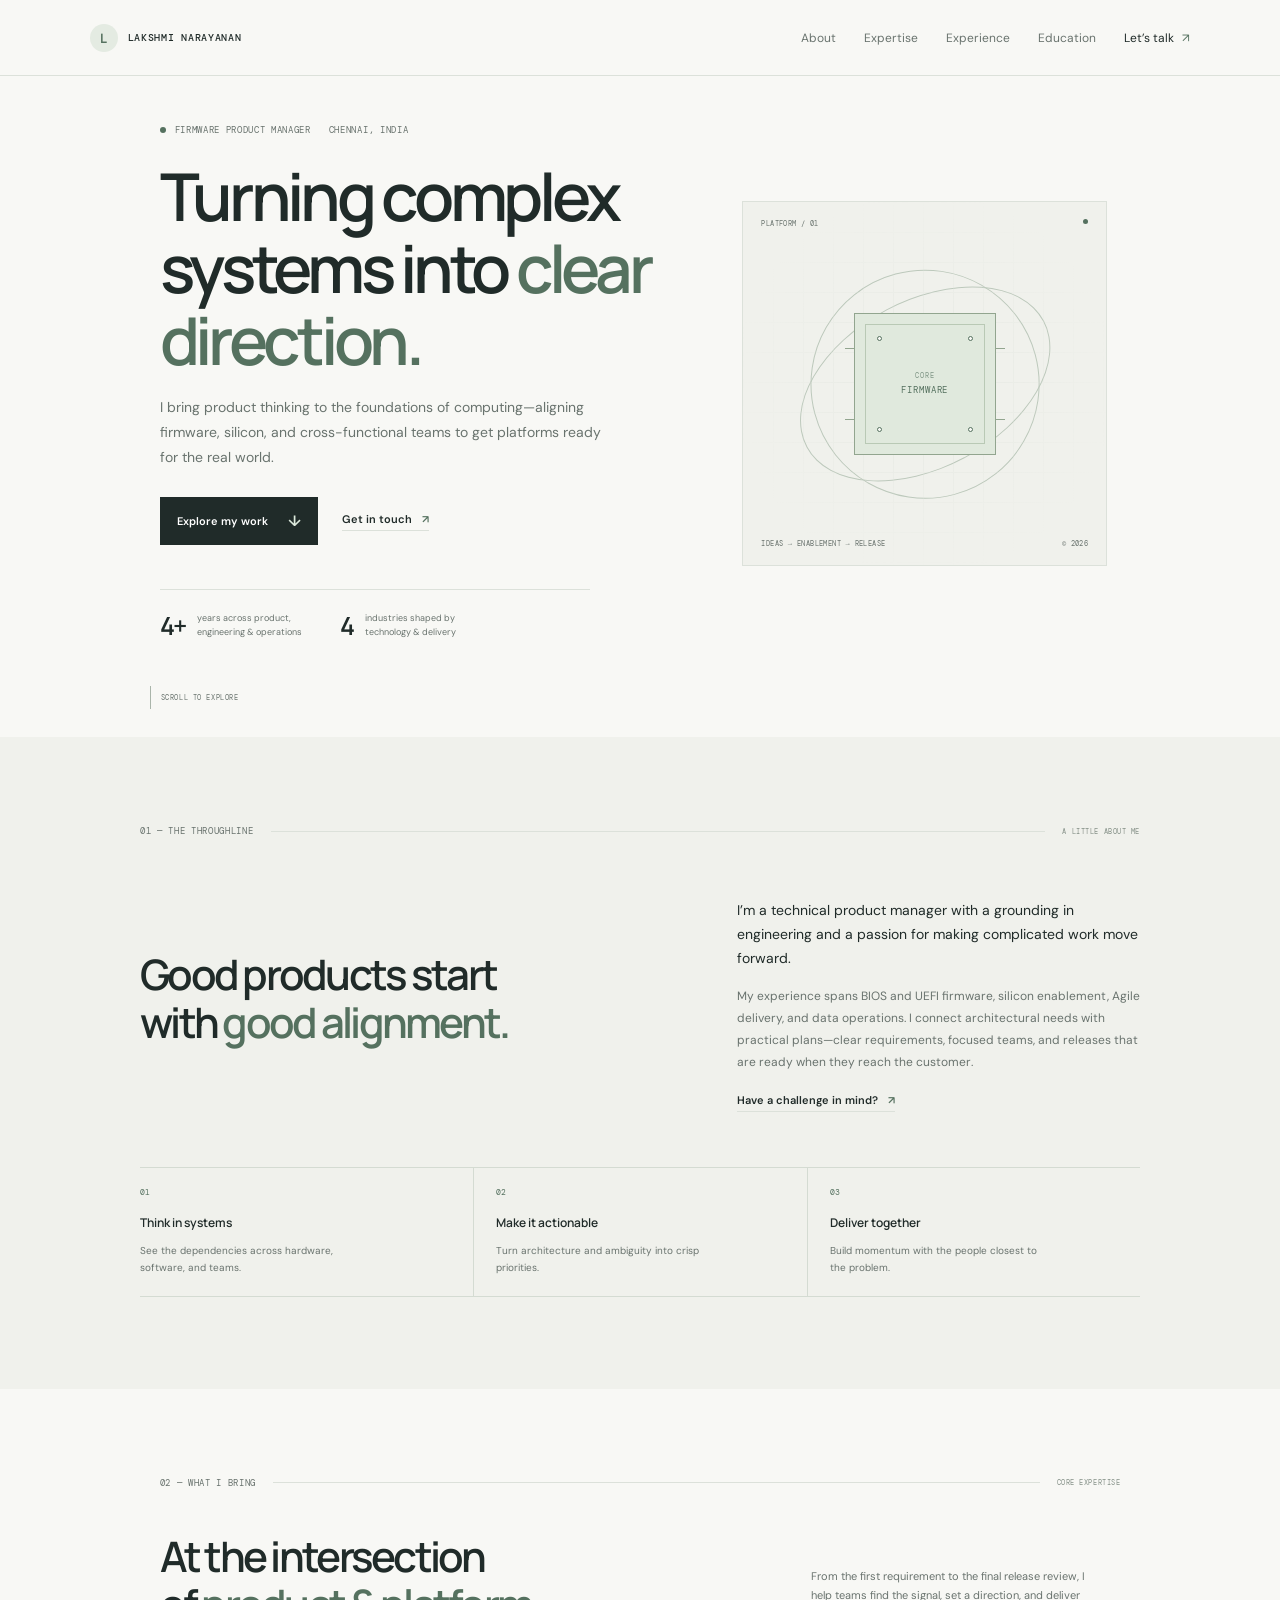
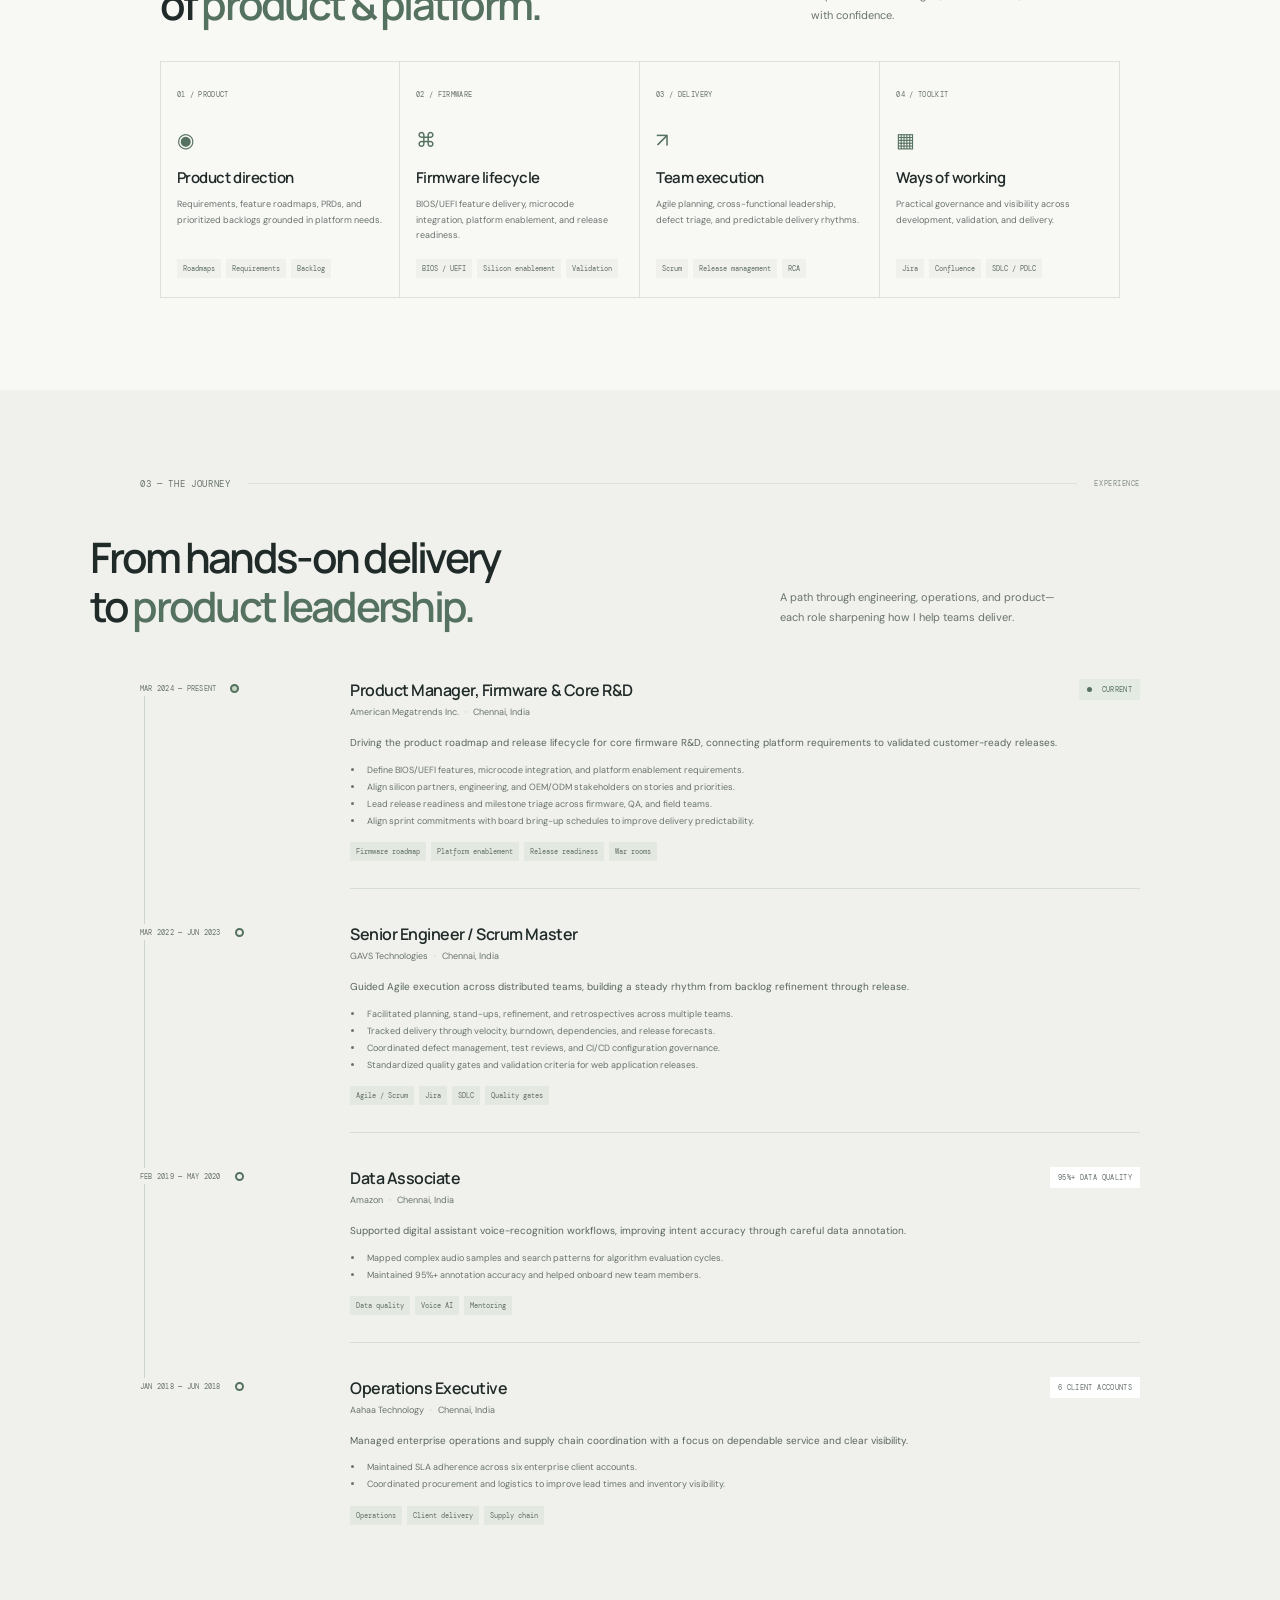
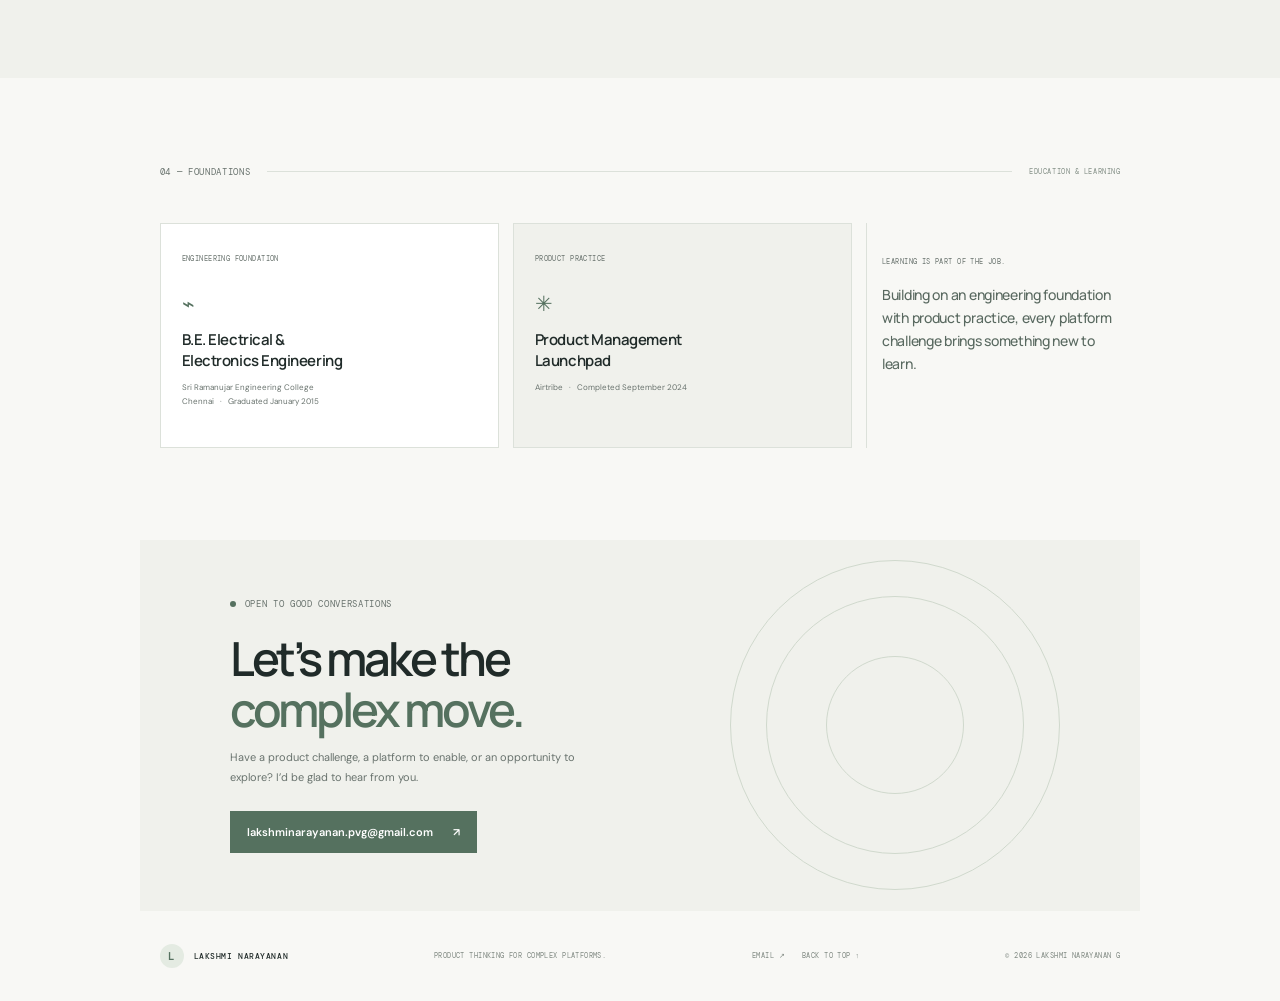
==== index.html @ f62a4479 "Prepare portfolio for GitHub Pages" ====
<!doctype html>
<html lang="en">
<head>
  <meta charset="utf-8" />
  <meta name="viewport" content="width=device-width, initial-scale=1" />
  <meta name="theme-color" content="#f7f8f5" />
  <meta name="description" content="Lakshmi Narayanan G — Firmware Product Manager connecting platform engineering, silicon enablement, and product delivery." />
  <title>Lakshmi Narayanan G — Firmware Product Manager</title>
  <link rel="preconnect" href="https://fonts.googleapis.com" />
  <link rel="preconnect" href="https://fonts.gstatic.com" crossorigin />
  <link href="https://fonts.googleapis.com/css2?family=DM+Mono:wght@400;500&family=DM+Sans:wght@400;500;600;700&family=Manrope:wght@400;500;600;700;800&display=swap" rel="stylesheet" />
  <link rel="stylesheet" href="styles.css" />
</head>
<body>
  <header class="site-header">
    <a class="brand" href="#home" aria-label="Lakshmi Narayanan home"><span class="brand-mark">L</span><span>LAKSHMI NARAYANAN</span></a>
    <button class="menu-toggle" aria-label="Open navigation" aria-expanded="false"><span></span><span></span></button>
    <nav class="main-nav" aria-label="Main navigation">
      <a href="#about">About</a><a href="#expertise">Expertise</a><a href="#experience">Experience</a><a href="#education">Education</a>
      <a class="nav-contact" href="mailto:lakshminarayanan.pvg@gmail.com">Let’s talk <span>↗</span></a>
    </nav>
  </header>

  <main>
    <section class="hero section-wrap" id="home">
      <div class="hero-copy">
        <p class="eyebrow"><span class="status-dot"></span> FIRMWARE PRODUCT MANAGER <span class="eyebrow-line"></span> CHENNAI, INDIA</p>
        <h1>Turning complex<br />systems into <em>clear<br class="desktop-break" /> direction.</em></h1>
        <p class="hero-intro">I bring product thinking to the foundations of computing—aligning firmware, silicon, and cross-functional teams to get platforms ready for the real world.</p>
        <div class="hero-actions"><a class="button button-dark" href="#experience">Explore my work <span>↓</span></a><a class="text-link" href="mailto:lakshminarayanan.pvg@gmail.com">Get in touch <span>↗</span></a></div>
        <div class="hero-meta"><div><strong>4+</strong><span>years across product,<br />engineering & operations</span></div><div><strong>4</strong><span>industries shaped by<br />technology & delivery</span></div></div>
      </div>
      <div class="hero-art" aria-label="Abstract illustration of connected platform systems" role="img">
        <div class="art-orbit orbit-one"></div><div class="art-orbit orbit-two"></div><div class="art-grid"></div>
        <div class="art-label label-top"><span>PLATFORM / 01</span><span class="label-dot"></span></div>
        <div class="chip-wrap"><div class="chip"><div class="chip-inner"><span>CORE</span><span>FIRMWARE</span></div><div class="chip-pin pin-a"></div><div class="chip-pin pin-b"></div><div class="chip-pin pin-c"></div><div class="chip-pin pin-d"></div><i class="chip-node node-one"></i><i class="chip-node node-two"></i><i class="chip-node node-three"></i><i class="chip-node node-four"></i></div></div>
        <div class="art-line line-a"></div><div class="art-line line-b"></div><div class="art-line line-c"></div>
        <div class="art-tag tag-silicon"><span class="tag-icon">◈</span> SILICON</div><div class="art-tag tag-product"><span class="tag-icon">✳</span> PRODUCT</div><div class="art-tag tag-platform"><span class="tag-icon">⌘</span> PLATFORM</div>
        <div class="art-label label-bottom"><span>IDEAS → ENABLEMENT → RELEASE</span><span>© 2026</span></div>
        <span class="art-index">01 / 04</span>
      </div>
      <a class="scroll-cue" href="#about"><span class="scroll-line"></span> SCROLL TO EXPLORE</a>
    </section>

    <section class="about section-wrap" id="about">
      <div class="section-heading"><p class="eyebrow">01 — THE THROUGHLINE</p><span class="heading-rule"></span><span class="section-index">A LITTLE ABOUT ME</span></div>
      <div class="about-grid"><h2>Good products start<br />with <em>good alignment.</em></h2><div class="about-body"><p class="lead">I’m a technical product manager with a grounding in engineering and a passion for making complicated work move forward.</p><p>My experience spans BIOS and UEFI firmware, silicon enablement, Agile delivery, and data operations. I connect architectural needs with practical plans—clear requirements, focused teams, and releases that are ready when they reach the customer.</p><a class="text-link" href="mailto:lakshminarayanan.pvg@gmail.com">Have a challenge in mind? <span>↗</span></a></div></div>
      <div class="principles"><div><span class="principle-no">01</span><strong>Think in systems</strong><p>See the dependencies across hardware, software, and teams.</p></div><div><span class="principle-no">02</span><strong>Make it actionable</strong><p>Turn architecture and ambiguity into crisp priorities.</p></div><div><span class="principle-no">03</span><strong>Deliver together</strong><p>Build momentum with the people closest to the problem.</p></div></div>
    </section>

    <section class="expertise section-wrap" id="expertise">
      <div class="section-heading"><p class="eyebrow">02 — WHAT I BRING</p><span class="heading-rule"></span><span class="section-index">CORE EXPERTISE</span></div>
      <div class="expertise-head"><h2>At the intersection<br />of <em>product & platform.</em></h2><p>From the first requirement to the final release review, I help teams find the signal, set a direction, and deliver with confidence.</p></div>
      <div class="expertise-grid">
        <article class="expertise-card"><span class="card-index">01 / PRODUCT</span><div class="card-symbol">◉</div><h3>Product direction</h3><p>Requirements, feature roadmaps, PRDs, and prioritized backlogs grounded in platform needs.</p><div class="skill-tags"><span>Roadmaps</span><span>Requirements</span><span>Backlog</span></div></article>
        <article class="expertise-card"><span class="card-index">02 / FIRMWARE</span><div class="card-symbol">⌘</div><h3>Firmware lifecycle</h3><p>BIOS/UEFI feature delivery, microcode integration, platform enablement, and release readiness.</p><div class="skill-tags"><span>BIOS / UEFI</span><span>Silicon enablement</span><span>Validation</span></div></article>
        <article class="expertise-card"><span class="card-index">03 / DELIVERY</span><div class="card-symbol">↗</div><h3>Team execution</h3><p>Agile planning, cross-functional leadership, defect triage, and predictable delivery rhythms.</p><div class="skill-tags"><span>Scrum</span><span>Release management</span><span>RCA</span></div></article>
        <article class="expertise-card"><span class="card-index">04 / TOOLKIT</span><div class="card-symbol">▦</div><h3>Ways of working</h3><p>Practical governance and visibility across development, validation, and delivery.</p><div class="skill-tags"><span>Jira</span><span>Confluence</span><span>SDLC / PDLC</span></div></article>
      </div>
    </section>

    <section class="experience section-wrap" id="experience">
      <div class="section-heading"><p class="eyebrow">03 — THE JOURNEY</p><span class="heading-rule"></span><span class="section-index">EXPERIENCE</span></div>
      <div class="experience-head"><h2>From hands-on delivery<br />to <em>product leadership.</em></h2><p>A path through engineering, operations, and product—each role sharpening how I help teams deliver.</p></div>
      <div class="timeline">
        <article class="job job-current"><div class="job-date"><span>MAR 2024 — PRESENT</span><i></i></div><div class="job-main"><div class="job-top"><div><h3>Product Manager, Firmware & Core R&amp;D</h3><p class="company">American Megatrends Inc. <span>·</span> Chennai, India</p></div><span class="current-pill"><span></span> CURRENT</span></div><p class="job-summary">Driving the product roadmap and release lifecycle for core firmware R&amp;D, connecting platform requirements to validated customer-ready releases.</p><ul><li>Define BIOS/UEFI features, microcode integration, and platform enablement requirements.</li><li>Align silicon partners, engineering, and OEM/ODM stakeholders on stories and priorities.</li><li>Lead release readiness and milestone triage across firmware, QA, and field teams.</li><li>Align sprint commitments with board bring-up schedules to improve delivery predictability.</li></ul><div class="job-tags"><span>Firmware roadmap</span><span>Platform enablement</span><span>Release readiness</span><span>War rooms</span></div></div></article>
        <article class="job"><div class="job-date"><span>MAR 2022 — JUN 2023</span><i></i></div><div class="job-main"><div class="job-top"><div><h3>Senior Engineer / Scrum Master</h3><p class="company">GAVS Technologies <span>·</span> Chennai, India</p></div></div><p class="job-summary">Guided Agile execution across distributed teams, building a steady rhythm from backlog refinement through release.</p><ul><li>Facilitated planning, stand-ups, refinement, and retrospectives across multiple teams.</li><li>Tracked delivery through velocity, burndown, dependencies, and release forecasts.</li><li>Coordinated defect management, test reviews, and CI/CD configuration governance.</li><li>Standardized quality gates and validation criteria for web application releases.</li></ul><div class="job-tags"><span>Agile / Scrum</span><span>Jira</span><span>SDLC</span><span>Quality gates</span></div></div></article>
        <article class="job"><div class="job-date"><span>FEB 2019 — MAY 2020</span><i></i></div><div class="job-main"><div class="job-top"><div><h3>Data Associate</h3><p class="company">Amazon <span>·</span> Chennai, India</p></div><span class="metric-pill">95%+ DATA QUALITY</span></div><p class="job-summary">Supported digital assistant voice-recognition workflows, improving intent accuracy through careful data annotation.</p><ul><li>Mapped complex audio samples and search patterns for algorithm evaluation cycles.</li><li>Maintained 95%+ annotation accuracy and helped onboard new team members.</li></ul><div class="job-tags"><span>Data quality</span><span>Voice AI</span><span>Mentoring</span></div></div></article>
        <article class="job"><div class="job-date"><span>JAN 2018 — JUN 2018</span><i></i></div><div class="job-main"><div class="job-top"><div><h3>Operations Executive</h3><p class="company">Aahaa Technology <span>·</span> Chennai, India</p></div><span class="metric-pill">6 CLIENT ACCOUNTS</span></div><p class="job-summary">Managed enterprise operations and supply chain coordination with a focus on dependable service and clear visibility.</p><ul><li>Maintained SLA adherence across six enterprise client accounts.</li><li>Coordinated procurement and logistics to improve lead times and inventory visibility.</li></ul><div class="job-tags"><span>Operations</span><span>Client delivery</span><span>Supply chain</span></div></div></article>
      </div>
    </section>

    <section class="education section-wrap" id="education">
      <div class="section-heading"><p class="eyebrow">04 — FOUNDATIONS</p><span class="heading-rule"></span><span class="section-index">EDUCATION &amp; LEARNING</span></div>
      <div class="education-grid"><div class="education-block"><span class="edu-label">ENGINEERING FOUNDATION</span><div class="edu-icon">⌁</div><h3>B.E. Electrical &amp;<br />Electronics Engineering</h3><p>Sri Ramanujar Engineering College<br />Chennai <span>·</span> Graduated January 2015</p></div><div class="education-block certification"><span class="edu-label">PRODUCT PRACTICE</span><div class="edu-icon">✳</div><h3>Product Management<br />Launchpad</h3><p>Airtribe <span>·</span> Completed September 2024</p><span class="cert-stamp">CERTIFIED<br />2024</span></div><div class="education-note"><span>LEARNING IS PART OF THE JOB.</span><p>Building on an engineering foundation with product practice, every platform challenge brings something new to learn.</p></div></div>
    </section>

    <section class="contact section-wrap" id="contact"><div class="contact-orbit"></div><div class="contact-content"><p class="eyebrow"><span class="status-dot"></span> OPEN TO GOOD CONVERSATIONS</p><h2>Let’s make the<br /><em>complex move.</em></h2><p>Have a product challenge, a platform to enable, or an opportunity to explore? I’d be glad to hear from you.</p><a class="button button-light" href="mailto:lakshminarayanan.pvg@gmail.com">lakshminarayanan.pvg@gmail.com <span>↗</span></a></div><div class="contact-stamp">CHENNAI<br />INDIA <span>✳</span></div></section>
  </main>
  <footer class="site-footer"><a class="brand footer-brand" href="#home"><span class="brand-mark">L</span><span>LAKSHMI NARAYANAN</span></a><span>PRODUCT THINKING FOR COMPLEX PLATFORMS.</span><div class="footer-links"><a href="mailto:lakshminarayanan.pvg@gmail.com">EMAIL ↗</a><a href="#home">BACK TO TOP ↑</a></div><small>© 2026 LAKSHMI NARAYANAN G</small></footer>
  <script src="script.js"></script>
</body>
</html>
---- styles.css ----
:root {
  --paper: #f8f8f5;
  --surface: #f0f1ec;
  --white: #fff;
  --ink: #202b29;
  --muted: #69736e;
  --line: #dce1da;
  --accent: #55715f;
  --accent-soft: #e4ebe2;
  --mono: 'DM Mono', monospace;
  --sans: 'DM Sans', sans-serif;
  --display: 'Manrope', sans-serif;
}

* { box-sizing: border-box; }
html { scroll-behavior: smooth; scroll-padding-top: 84px; }
body { margin: 0; background: var(--paper); color: var(--ink); font-family: var(--sans); -webkit-font-smoothing: antialiased; }
a { color: inherit; text-decoration: none; }
.site-header { height: 76px; max-width: 1280px; margin: auto; padding: 0 7%; display: flex; align-items: center; justify-content: space-between; border-bottom: 1px solid var(--line); }
.brand { display: flex; align-items: center; gap: 10px; font: 500 10px var(--mono); letter-spacing: .07em; }
.brand-mark { width: 28px; height: 28px; display: grid; place-items: center; background: var(--accent-soft); border-radius: 50%; color: var(--accent); font: 700 13px var(--display); }
.main-nav { display: flex; align-items: center; gap: 28px; color: var(--muted); font-size: 12px; }
.main-nav a { transition: color .2s ease; }
.main-nav a:hover, .text-link:hover { color: var(--accent); }
.nav-contact { color: var(--ink); }
.nav-contact span { margin-left: 5px; color: var(--accent); }
.menu-toggle { display: none; }
.section-wrap { max-width: 1140px; margin: auto; padding-left: 7%; padding-right: 7%; }
.hero { min-height: 610px; display: grid; grid-template-columns: 1.05fr .8fr; gap: 9%; align-items: center; position: relative; padding-top: 48px; padding-bottom: 94px; }
.eyebrow { margin: 0; display: flex; align-items: center; gap: 9px; color: var(--muted); font: 9px var(--mono); letter-spacing: .075em; }
.status-dot, .current-pill span { width: 6px; height: 6px; display: inline-block; border-radius: 50%; background: var(--accent); }
.hero h1, .about h2, .expertise h2, .experience h2, .contact h2 { margin: 25px 0 18px; font: 600 clamp(42px, 5.2vw, 66px)/1.09 var(--display); letter-spacing: -.065em; }
.hero h1 em, .about h2 em, .expertise h2 em, .experience h2 em, .contact h2 em { color: var(--accent); font-style: normal; }
.hero-intro { max-width: 450px; margin: 0; color: var(--muted); font-size: 14px; line-height: 1.8; }
.hero-actions { display: flex; align-items: center; gap: 24px; margin-top: 27px; }
.button { display: inline-flex; align-items: center; gap: 20px; padding: 13px 16px; border: 1px solid var(--ink); font-size: 11px; font-weight: 600; transition: background .2s ease, color .2s ease; }
.button:hover { background: var(--accent); border-color: var(--accent); color: var(--white); }
.button-dark { background: var(--ink); color: var(--white); }
.button-dark span { color: #dce9dc; font-size: 15px; }
.text-link { padding-bottom: 4px; border-bottom: 1px solid var(--line); font-size: 11px; font-weight: 600; }
.text-link span { margin-left: 7px; color: var(--accent); }
.hero-meta { display: flex; gap: 38px; max-width: 430px; margin-top: 44px; padding-top: 18px; border-top: 1px solid var(--line); }
.hero-meta div { display: flex; align-items: center; gap: 11px; }
.hero-meta strong { font: 600 25px var(--display); letter-spacing: -.05em; }
.hero-meta span { color: var(--muted); font-size: 9px; line-height: 1.5; }
.hero-art { aspect-ratio: 1 / 1; max-height: 365px; display: grid; place-items: center; position: relative; overflow: hidden; border: 1px solid var(--line); background: var(--surface); }
.art-grid { position: absolute; inset: 0; opacity: .45; background-image: linear-gradient(var(--line) 1px, transparent 1px), linear-gradient(90deg, var(--line) 1px, transparent 1px); background-size: 30px 30px; mask-image: radial-gradient(ellipse, #000 10%, transparent 75%); }
.art-orbit { position: absolute; left: 50%; top: 50%; width: 74%; aspect-ratio: 1.6; border: 1px solid #bdc9bc; border-radius: 50%; transform: translate(-50%, -50%) rotate(-28deg); }
.orbit-two { width: 63%; aspect-ratio: 1; transform: translate(-50%, -50%) rotate(30deg); }
.chip-wrap { z-index: 1; }
.chip { position: relative; width: 142px; height: 142px; display: grid; place-items: center; border: 1px solid #92a58f; background: #e0e9dd; }
.chip:before { content: ''; position: absolute; inset: 10px; border: 1px solid #b9c9b5; }
.chip-inner { display: flex; flex-direction: column; gap: 4px; text-align: center; color: var(--accent); font: 9px var(--mono); letter-spacing: .1em; }
.chip-inner span:first-child { font-size: 7px; opacity: .7; }
.chip-pin { position: absolute; width: 10px; height: 1px; background: #92a58f; }
.pin-a, .pin-b { left: -10px; }
.pin-c, .pin-d { right: -10px; }
.pin-a, .pin-c { top: 34px; }
.pin-b, .pin-d { bottom: 34px; }
.chip-node { position: absolute; width: 5px; height: 5px; border: 1px solid var(--accent); border-radius: 50%; background: var(--paper); }
.node-one { top: 22px; left: 22px; }.node-two { top: 22px; right: 22px; }.node-three { bottom: 22px; left: 22px; }.node-four { right: 22px; bottom: 22px; }
.art-label { position: absolute; left: 18px; right: 18px; display: flex; justify-content: space-between; color: var(--muted); font: 7px var(--mono); letter-spacing: .06em; }
.label-top { top: 17px; }.label-bottom { bottom: 17px; }
.label-dot { width: 5px; height: 5px; border-radius: 50%; background: var(--accent); }
.art-index, .art-tag, .art-line { display: none; }
.scroll-cue { position: absolute; bottom: 28px; left: 7%; display: flex; align-items: center; gap: 10px; color: var(--muted); font: 7px var(--mono); letter-spacing: .08em; }
.scroll-line { width: 1px; height: 23px; background: #aab5aa; }
.about { max-width: none; padding-top: 88px; padding-bottom: 92px; background: var(--surface); }
.about > *, .experience > * { max-width: 1000px; margin-left: auto; margin-right: auto; }
.section-heading { display: flex; align-items: center; gap: 17px; }
.section-heading .eyebrow { white-space: nowrap; }
.heading-rule { height: 1px; flex: 1; background: var(--line); }
.section-index { color: #849087; font: 7px var(--mono); letter-spacing: .08em; white-space: nowrap; }
.about-grid { display: grid; grid-template-columns: 1fr .78fr; gap: 8%; align-items: center; padding-top: 48px; }
.about h2, .expertise h2, .experience h2 { margin: 0; font-size: 42px; line-height: 1.16; }
.about-body p { color: var(--muted); font-size: 12px; line-height: 1.85; }
.about-body .lead { color: var(--ink); font-size: 14px; line-height: 1.7; }
.about-body .text-link { display: inline-block; margin-top: 7px; }
.principles { display: grid; grid-template-columns: repeat(3, 1fr); margin-top: 55px; border-top: 1px solid #d4dbd2; border-bottom: 1px solid #d4dbd2; }
.principles > div { padding: 19px 20px 20px 0; }
.principles > div + div { padding-left: 22px; border-left: 1px solid #d4dbd2; }
.principle-no { display: block; margin-bottom: 14px; color: var(--accent); font: 8px var(--mono); }
.principles strong { font: 600 12px var(--display); }
.principles p { max-width: 220px; margin-bottom: 0; color: var(--muted); font-size: 10px; line-height: 1.7; }
.expertise, .experience, .education { padding-top: 88px; padding-bottom: 92px; }
.expertise-head, .experience-head { display: flex; justify-content: space-between; align-items: end; margin: 43px 0 32px; }
.expertise-head > p, .experience-head > p { width: 290px; margin: 0 2% 3px 0; color: var(--muted); font-size: 11px; line-height: 1.8; }
.expertise-grid { display: grid; grid-template-columns: repeat(4, 1fr); border-top: 1px solid var(--line); border-bottom: 1px solid var(--line); }
.expertise-card { min-height: 235px; padding: 19px 16px; border-right: 1px solid var(--line); transition: background .2s ease; }
.expertise-card:first-child { border-left: 1px solid var(--line); }
.expertise-card:hover { background: var(--surface); }
.card-index { color: var(--muted); font: 7px var(--mono); letter-spacing: .05em; }
.card-symbol { margin: 25px 0 14px; color: var(--accent); font-size: 20px; }
.expertise-card h3, .education-block h3 { margin: 0 0 8px; font: 600 15px var(--display); letter-spacing: -.03em; }
.expertise-card > p { min-height: 50px; color: var(--muted); font-size: 9px; line-height: 1.75; }
.skill-tags, .job-tags { display: flex; flex-wrap: wrap; gap: 5px; margin-top: 12px; }
.skill-tags span, .job-tags span { padding: 5px 6px; background: var(--surface); color: #65736a; font: 7px var(--mono); }
.experience { max-width: none; background: var(--surface); }
.timeline { margin-top: 49px; }
.job { position: relative; display: grid; grid-template-columns: 175px 1fr; gap: 35px; padding-bottom: 34px; }
.job:not(:last-child):before { position: absolute; top: 17px; bottom: -1px; left: 4px; width: 1px; background: #cbd4ca; content: ''; }
.job-date { display: flex; align-items: flex-start; gap: 14px; padding-top: 5px; color: var(--muted); font: 7px var(--mono); letter-spacing: .035em; }
.job-date i { z-index: 1; width: 9px; height: 9px; border: 2px solid var(--accent); border-radius: 50%; background: var(--surface); }
.job-current .job-date i { background: #c8d7c3; }
.job-main { padding-bottom: 27px; border-bottom: 1px solid #d6ddd4; }
.job:last-child .job-main { border: 0; }
.job-top { display: flex; justify-content: space-between; align-items: flex-start; }
.job h3 { margin: 0 0 5px; font: 600 16px var(--display); letter-spacing: -.03em; }
.company { margin: 0; color: var(--muted); font-size: 9px; }
.company span { padding: 0 4px; color: #a8b2a9; }
.current-pill, .metric-pill { padding: 6px 8px; background: #e4ebe2; color: var(--accent); font: 7px var(--mono); letter-spacing: .05em; white-space: nowrap; }
.current-pill span { width: 5px; height: 5px; margin-right: 5px; }
.metric-pill { background: var(--white); color: var(--muted); }
.job-summary { max-width: 740px; margin: 16px 0 10px; color: #58655d; font-size: 10px; line-height: 1.75; }
.job ul { margin: 0; padding-left: 14px; color: var(--muted); font-size: 9px; line-height: 1.9; }
.job li { padding-left: 3px; }
.job-tags span { background: #e3e8e1; }
.education-grid { display: grid; grid-template-columns: 1fr 1fr .75fr; gap: 14px; margin-top: 45px; }
.education-block { min-height: 225px; padding: 21px; border: 1px solid var(--line); background: var(--white); }
.edu-label { color: var(--muted); font: 7px var(--mono); letter-spacing: .06em; }
.edu-icon { margin: 24px 0 11px; color: var(--accent); font-size: 21px; }
.education-block h3 { font-size: 15px; line-height: 1.45; }
.education-block p { color: var(--muted); font-size: 8px; line-height: 1.8; }
.education-block p span { padding: 0 4px; }
.certification { background: var(--surface); }
.cert-stamp { display: none; }
.education-note { padding: 25px 5px 10px 15px; border-left: 1px solid var(--line); }
.education-note span { color: var(--muted); font: 7px var(--mono); letter-spacing: .06em; }
.education-note p { color: #596960; font: 500 14px/1.65 var(--display); letter-spacing: -.02em; }
.contact { max-width: 1000px; min-height: 350px; margin: 0 auto; padding-top: 58px; padding-bottom: 58px; position: relative; overflow: hidden; background: var(--surface); }
.contact-content { position: relative; z-index: 1; max-width: 570px; }
.contact h2 { margin: 23px 0 13px; font-size: 47px; }
.contact-content > p:not(.eyebrow) { max-width: 390px; margin-bottom: 23px; color: var(--muted); font-size: 11px; line-height: 1.8; }
.button-light { border-color: var(--accent); background: var(--accent); color: var(--white); }
.button-light:hover { border-color: var(--ink); background: var(--ink); }
.contact-orbit { position: absolute; top: 50%; right: 8%; width: 330px; aspect-ratio: 1; border: 1px solid #d0d9cd; border-radius: 50%; transform: translateY(-50%); }
.contact-orbit:before { position: absolute; inset: 35px; border: 1px solid #d0d9cd; border-radius: 50%; content: ''; }
.contact-orbit:after { position: absolute; inset: 95px; border: 1px solid #d0d9cd; border-radius: 50%; content: ''; }
.contact-stamp { display: none; }
.site-footer { max-width: 1140px; min-height: 90px; margin: auto; padding: 20px 7%; display: flex; justify-content: space-between; align-items: center; gap: 18px; }
.footer-brand { font-size: 8px; }.footer-brand .brand-mark { width: 24px; height: 24px; font-size: 11px; }
.site-footer > span, .site-footer small, .footer-links { color: #818a83; font: 7px var(--mono); letter-spacing: .06em; }
.footer-links { display: flex; gap: 17px; }
.footer-links a:hover { color: var(--accent); }
@media (max-width: 900px) {
  .site-header { padding: 0 5%; }
  .section-wrap { padding-left: 6%; padding-right: 6%; }
  .hero { min-height: 570px; gap: 5%; }
  .hero h1 { font-size: 52px; }
  .hero-art { max-height: 320px; }
  .about, .experience { padding-left: 6%; padding-right: 6%; }
  .expertise-grid { grid-template-columns: repeat(2, 1fr); }
  .expertise-card:nth-child(3) { border-left: 1px solid var(--line); }
  .job { grid-template-columns: 150px 1fr; gap: 25px; }
  .education-grid { grid-template-columns: 1fr 1fr; }
  .education-note { grid-column: 1 / -1; padding: 18px 0 0; border-top: 1px solid var(--line); border-left: 0; }
  .contact { margin: 0 5%; }
  .site-footer { padding: 20px 5%; }
}
@media (max-width: 640px) {
  html { scroll-padding-top: 65px; }
  .site-header { height: 64px; }
  .brand { font-size: 9px; }
  .menu-toggle { z-index: 10; display: flex; flex-direction: column; gap: 5px; padding: 8px; border: 0; background: transparent; }
  .menu-toggle span { width: 18px; height: 1px; background: var(--ink); transition: transform .2s; }
  .menu-toggle[aria-expanded=true] span:first-child { transform: translateY(3px) rotate(45deg); }
  .menu-toggle[aria-expanded=true] span:last-child { transform: translateY(-3px) rotate(-45deg); }
  .main-nav { position: absolute; z-index: 9; top: 63px; left: 0; right: 0; display: none; align-items: stretch; flex-direction: column; gap: 0; padding: 18px 7% 22px; border-bottom: 1px solid var(--line); background: var(--paper); }
  .main-nav.open { display: flex; }
  .main-nav > a { padding: 11px 0; }
  .main-nav .nav-contact { margin-top: 5px; padding: 11px 0; }
  .section-wrap { padding-left: 7%; padding-right: 7%; }
  .hero { grid-template-columns: 1fr; gap: 26px; padding-top: 44px; padding-bottom: 76px; }
  .hero h1 { margin: 20px 0 15px; font-size: 48px; }
  .eyebrow { font-size: 7px; }
  .hero-intro { font-size: 12px; }
  .hero-meta { gap: 23px; margin-top: 31px; }
  .hero-meta strong { font-size: 22px; }
  .hero-meta span { font-size: 8px; }
  .hero-art { grid-row: 2; width: 100%; max-height: 330px; }
  .scroll-cue { bottom: 23px; left: 7%; font-size: 6px; }
  .about { padding-top: 65px; padding-bottom: 68px; }
  .section-heading { gap: 9px; }
  .section-index { font-size: 6px; }
  .about-grid { grid-template-columns: 1fr; gap: 13px; padding-top: 34px; }
  .about h2, .expertise h2, .experience h2 { font-size: 34px; }
  .about-body p { font-size: 11px; }
  .principles { grid-template-columns: 1fr; margin-top: 32px; }
  .principles > div { padding: 15px 0; }
  .principles > div + div { padding-left: 0; border-top: 1px solid #d4dbd2; border-left: 0; }
  .principle-no { margin-bottom: 7px; }
  .expertise, .experience, .education { padding-top: 66px; padding-bottom: 68px; }
  .expertise-head, .experience-head { display: block; margin: 33px 0 22px; }
  .expertise-head > p, .experience-head > p { width: auto; margin: 13px 0 0; }
  .expertise-grid { gap: 0; }
  .expertise-card { min-height: 220px; padding: 13px 11px; border-bottom: 1px solid var(--line); }
  .card-index { font-size: 6px; }
  .card-symbol { margin: 18px 0 10px; font-size: 18px; }
  .expertise-card h3 { font-size: 13px; }
  .expertise-card > p { min-height: 66px; font-size: 8px; }
  .skill-tags span { padding: 4px; font-size: 6px; }
  .timeline { margin-top: 33px; }
  .job { grid-template-columns: 1fr; gap: 8px; padding-bottom: 27px; }
  .job:not(:last-child):before { top: 18px; bottom: -1px; left: 4px; }
  .job-date { position: relative; padding-left: 20px; }
  .job-date i { position: absolute; top: 4px; left: 0; }
  .job-main { margin-left: 20px; padding-bottom: 23px; }
  .job h3 { font-size: 14px; }
  .job-top { gap: 8px; }
  .current-pill, .metric-pill { padding: 5px; font-size: 6px; }
  .job-summary { margin-top: 13px; font-size: 9px; }
  .job ul { font-size: 8px; }
  .education-grid { grid-template-columns: 1fr; margin-top: 34px; }
  .education-block { min-height: 205px; }
  .education-note { grid-column: auto; }
  .contact { min-height: 345px; margin: 0; padding-top: 50px; padding-bottom: 48px; }
  .contact h2 { font-size: 41px; }
  .contact-content > p:not(.eyebrow) { font-size: 10px; }
  .contact-orbit { top: 75%; right: -130px; width: 260px; }
  .button-light { gap: 10px; padding: 12px; font-size: 8px; }
  .site-footer { display: grid; grid-template-columns: 1fr auto; gap: 12px; padding: 20px 7%; }
  .site-footer > span { grid-column: 1 / -1; grid-row: 2; }
  .footer-links { grid-column: 1 / -1; grid-row: 3; }
  .site-footer small { grid-column: 2; grid-row: 1; text-align: right; font-size: 6px; }
}
@media (prefers-reduced-motion: reduce) { html { scroll-behavior: auto; } *, *::before, *::after { transition: none !important; } }
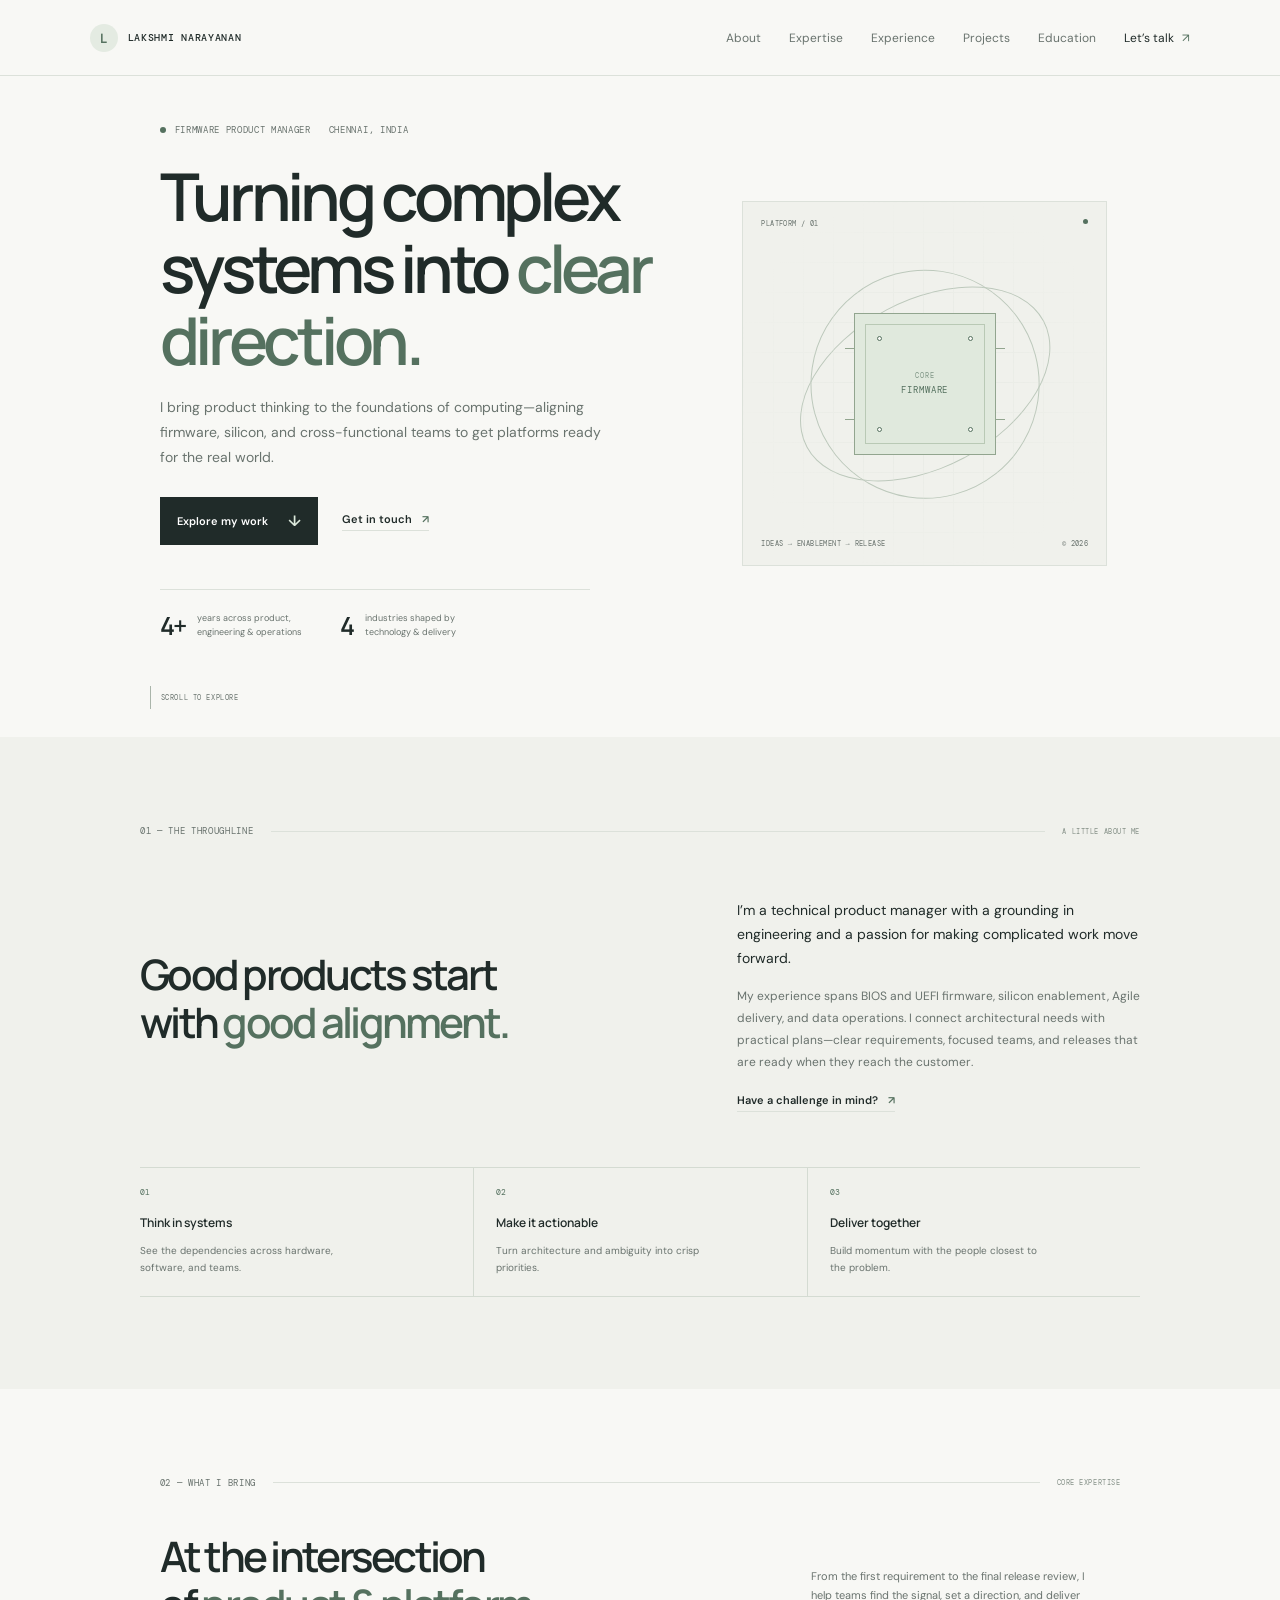
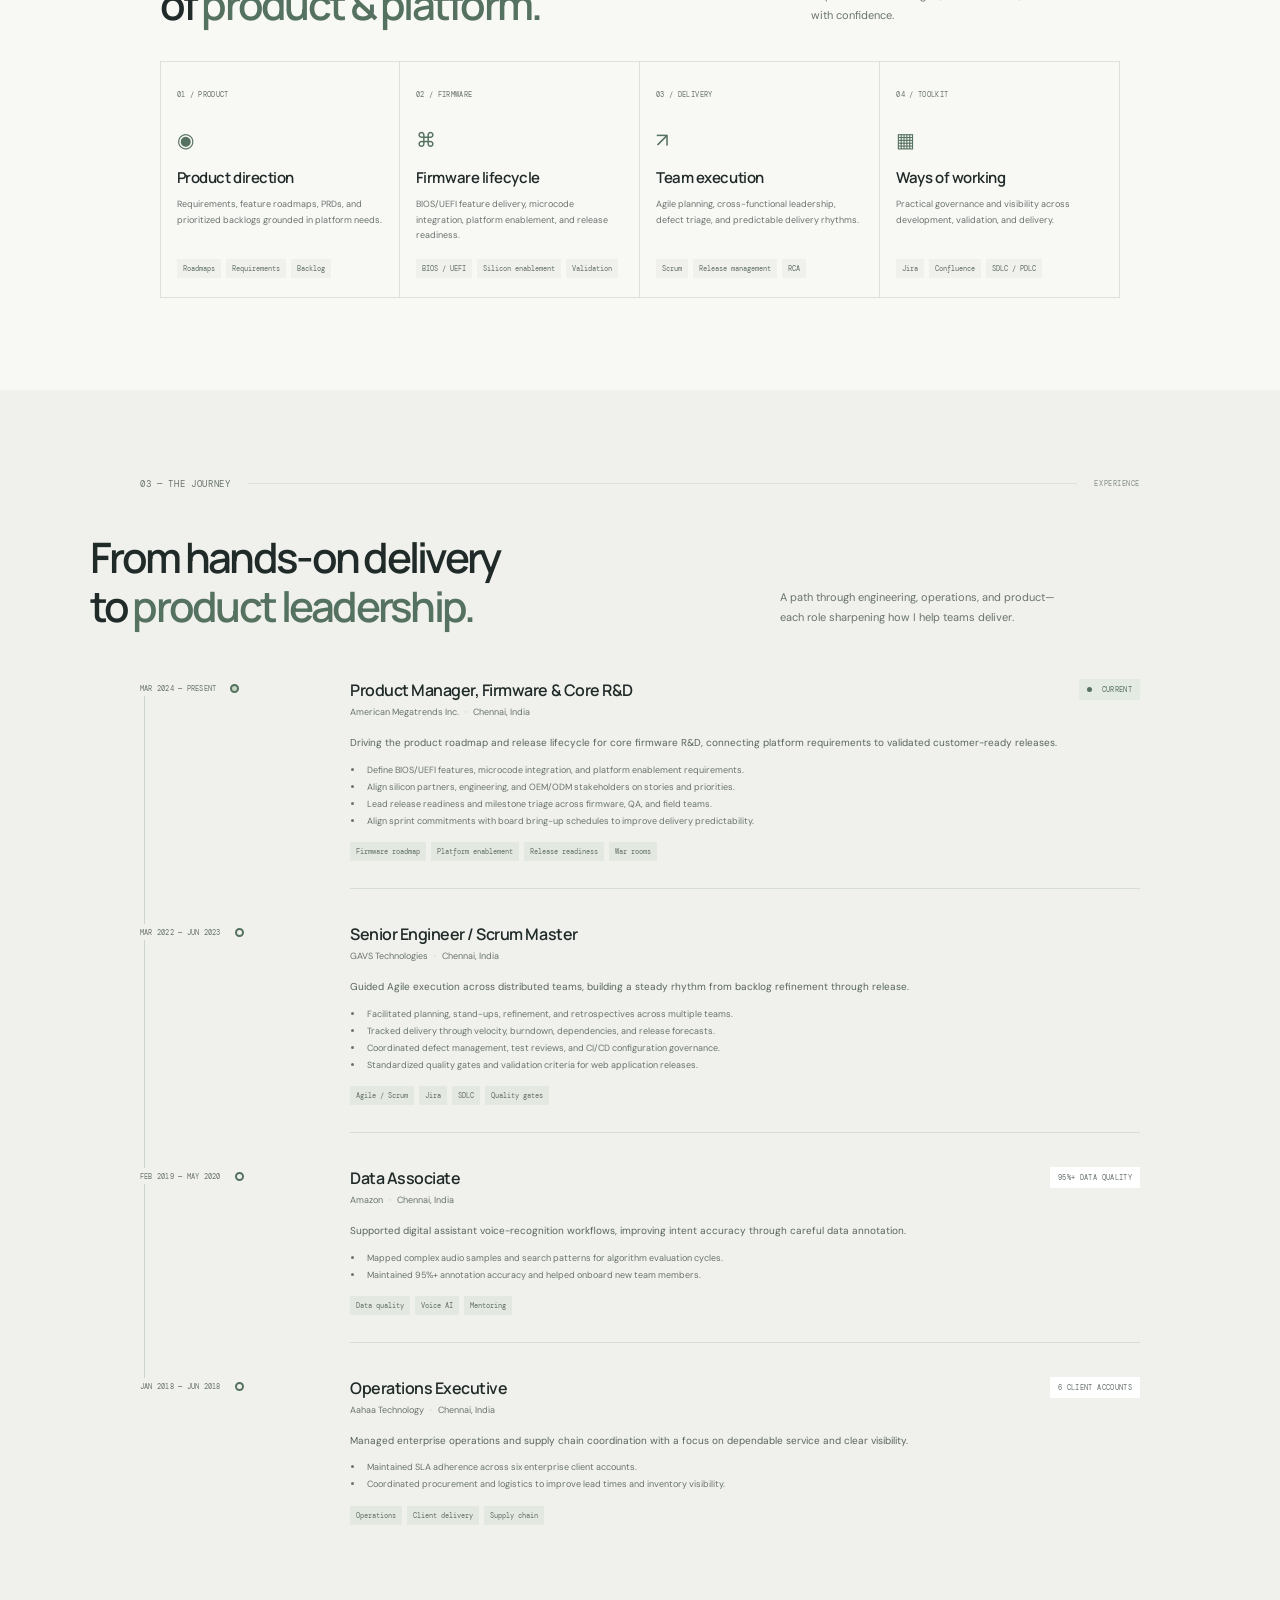
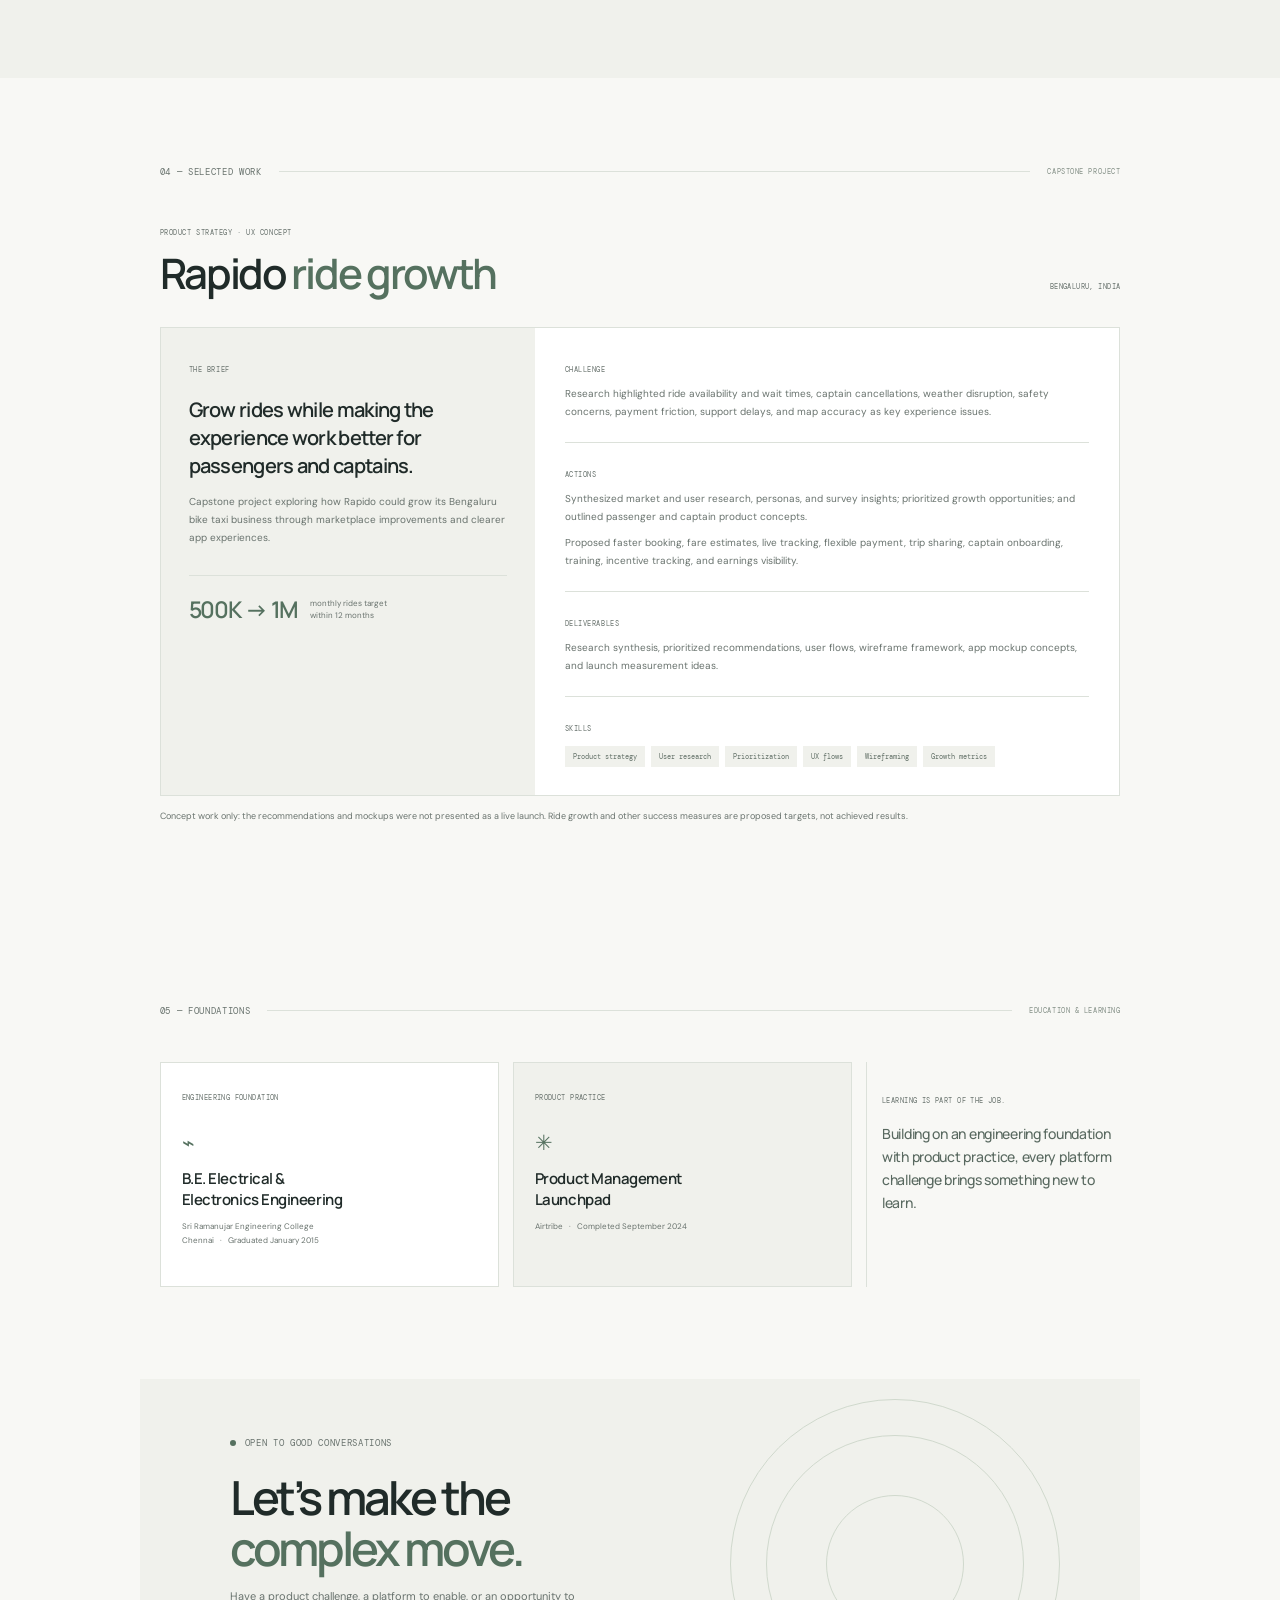
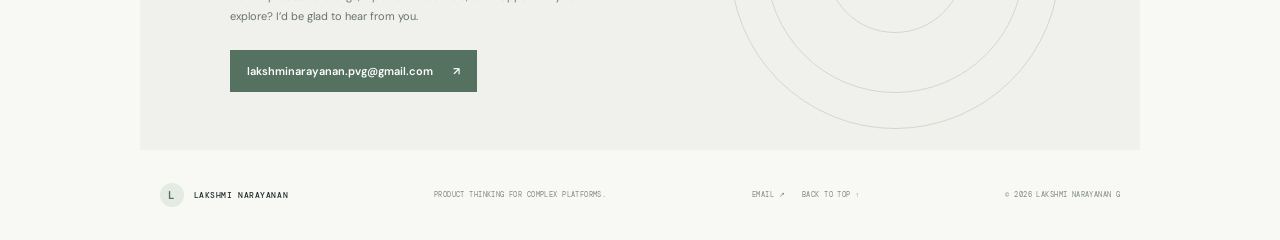
==== commit 59fa2009: "Add Rapido capstone project to portfolio" ====
--- a/index.html
+++ b/index.html
@@ -16,7 +16,7 @@
     <a class="brand" href="#home" aria-label="Lakshmi Narayanan home"><span class="brand-mark">L</span><span>LAKSHMI NARAYANAN</span></a>
     <button class="menu-toggle" aria-label="Open navigation" aria-expanded="false"><span></span><span></span></button>
     <nav class="main-nav" aria-label="Main navigation">
-      <a href="#about">About</a><a href="#expertise">Expertise</a><a href="#experience">Experience</a><a href="#education">Education</a>
+      <a href="#about">About</a><a href="#expertise">Expertise</a><a href="#experience">Experience</a><a href="#projects">Projects</a><a href="#education">Education</a>
       <a class="nav-contact" href="mailto:lakshminarayanan.pvg@gmail.com">Let’s talk <span>↗</span></a>
     </nav>
   </header>
@@ -70,8 +70,23 @@
       </div>
     </section>
 
+    <section class="projects section-wrap" id="projects">
+      <div class="section-heading"><p class="eyebrow">04 — SELECTED WORK</p><span class="heading-rule"></span><span class="section-index">CAPSTONE PROJECT</span></div>
+      <div class="projects-head"><div><p class="project-kicker">PRODUCT STRATEGY · UX CONCEPT</p><h2>Rapido <em>ride growth</em></h2></div><span class="project-location">BENGALURU, INDIA</span></div>
+      <article class="project-card">
+        <div class="project-overview"><span class="project-label">THE BRIEF</span><h3>Grow rides while making the experience work better for passengers and captains.</h3><p>Capstone project exploring how Rapido could grow its Bengaluru bike taxi business through marketplace improvements and clearer app experiences.</p><div class="project-target"><strong>500K → 1M</strong><span>monthly rides target<br />within 12 months</span></div></div>
+        <div class="project-details">
+          <div class="project-detail"><span class="project-label">CHALLENGE</span><p>Research highlighted ride availability and wait times, captain cancellations, weather disruption, safety concerns, payment friction, support delays, and map accuracy as key experience issues.</p></div>
+          <div class="project-detail"><span class="project-label">ACTIONS</span><p>Synthesized market and user research, personas, and survey insights; prioritized growth opportunities; and outlined passenger and captain product concepts.</p><p>Proposed faster booking, fare estimates, live tracking, flexible payment, trip sharing, captain onboarding, training, incentive tracking, and earnings visibility.</p></div>
+          <div class="project-detail"><span class="project-label">DELIVERABLES</span><p>Research synthesis, prioritized recommendations, user flows, wireframe framework, app mockup concepts, and launch measurement ideas.</p></div>
+          <div class="project-detail"><span class="project-label">SKILLS</span><div class="project-tags"><span>Product strategy</span><span>User research</span><span>Prioritization</span><span>UX flows</span><span>Wireframing</span><span>Growth metrics</span></div></div>
+        </div>
+      </article>
+      <p class="project-note">Concept work only: the recommendations and mockups were not presented as a live launch. Ride growth and other success measures are proposed targets, not achieved results.</p>
+    </section>
+
     <section class="education section-wrap" id="education">
-      <div class="section-heading"><p class="eyebrow">04 — FOUNDATIONS</p><span class="heading-rule"></span><span class="section-index">EDUCATION &amp; LEARNING</span></div>
+      <div class="section-heading"><p class="eyebrow">05 — FOUNDATIONS</p><span class="heading-rule"></span><span class="section-index">EDUCATION &amp; LEARNING</span></div>
       <div class="education-grid"><div class="education-block"><span class="edu-label">ENGINEERING FOUNDATION</span><div class="edu-icon">⌁</div><h3>B.E. Electrical &amp;<br />Electronics Engineering</h3><p>Sri Ramanujar Engineering College<br />Chennai <span>·</span> Graduated January 2015</p></div><div class="education-block certification"><span class="edu-label">PRODUCT PRACTICE</span><div class="edu-icon">✳</div><h3>Product Management<br />Launchpad</h3><p>Airtribe <span>·</span> Completed September 2024</p><span class="cert-stamp">CERTIFIED<br />2024</span></div><div class="education-note"><span>LEARNING IS PART OF THE JOB.</span><p>Building on an engineering foundation with product practice, every platform challenge brings something new to learn.</p></div></div>
     </section>
 
--- a/styles.css
+++ b/styles.css
@@ -115,6 +115,25 @@
 .job ul { margin: 0; padding-left: 14px; color: var(--muted); font-size: 9px; line-height: 1.9; }
 .job li { padding-left: 3px; }
 .job-tags span { background: #e3e8e1; }
+.projects { padding-top: 88px; padding-bottom: 92px; }
+.projects-head { display: flex; align-items: end; justify-content: space-between; gap: 24px; margin: 43px 0 30px; }
+.project-kicker, .project-label { color: var(--muted); font: 7px var(--mono); letter-spacing: .08em; }
+.projects h2 { margin: 12px 0 0; font: 600 42px/1.16 var(--display); letter-spacing: -.055em; }
+.projects h2 em { color: var(--accent); font-style: normal; }
+.project-location { padding-bottom: 6px; color: var(--muted); font: 7px var(--mono); letter-spacing: .06em; }
+.project-card { display: grid; grid-template-columns: .78fr 1.22fr; border: 1px solid var(--line); background: var(--white); }
+.project-overview { padding: 28px; background: var(--surface); }
+.project-overview h3 { max-width: 330px; margin: 19px 0 13px; font: 600 20px/1.4 var(--display); letter-spacing: -.035em; }
+.project-overview > p, .project-detail p { color: var(--muted); font-size: 10px; line-height: 1.8; }
+.project-target { display: flex; align-items: center; gap: 12px; margin-top: 28px; padding-top: 17px; border-top: 1px solid var(--line); }
+.project-target strong { font: 600 23px var(--display); letter-spacing: -.05em; color: var(--accent); }
+.project-target span { color: var(--muted); font-size: 8px; line-height: 1.5; }
+.project-details { padding: 28px 30px; }
+.project-detail + .project-detail { margin-top: 21px; padding-top: 18px; border-top: 1px solid var(--line); }
+.project-detail p { margin: 8px 0 0; }
+.project-tags { display: flex; flex-wrap: wrap; gap: 6px; margin-top: 10px; }
+.project-tags span { padding: 6px 8px; background: var(--surface); color: #65736a; font: 7px var(--mono); }
+.project-note { margin: 13px 0 0; color: var(--muted); font-size: 9px; line-height: 1.7; }
 .education-grid { display: grid; grid-template-columns: 1fr 1fr .75fr; gap: 14px; margin-top: 45px; }
 .education-block { min-height: 225px; padding: 21px; border: 1px solid var(--line); background: var(--white); }
 .edu-label { color: var(--muted); font: 7px var(--mono); letter-spacing: .06em; }
@@ -152,6 +171,8 @@
   .expertise-grid { grid-template-columns: repeat(2, 1fr); }
   .expertise-card:nth-child(3) { border-left: 1px solid var(--line); }
   .job { grid-template-columns: 150px 1fr; gap: 25px; }
+  .project-card { grid-template-columns: 1fr 1.2fr; }
+  .project-overview, .project-details { padding: 22px; }
   .education-grid { grid-template-columns: 1fr 1fr; }
   .education-note { grid-column: 1 / -1; padding: 18px 0 0; border-top: 1px solid var(--line); border-left: 0; }
   .contact { margin: 0 5%; }
@@ -210,6 +231,14 @@
   .current-pill, .metric-pill { padding: 5px; font-size: 6px; }
   .job-summary { margin-top: 13px; font-size: 9px; }
   .job ul { font-size: 8px; }
+  .projects { padding-top: 66px; padding-bottom: 68px; }
+  .projects-head { display: block; margin: 33px 0 22px; }
+  .projects h2 { font-size: 34px; }
+  .project-location { display: inline-block; margin-top: 12px; }
+  .project-card { grid-template-columns: 1fr; }
+  .project-overview, .project-details { padding: 20px; }
+  .project-overview h3 { font-size: 18px; }
+  .project-detail + .project-detail { margin-top: 17px; padding-top: 15px; }
   .education-grid { grid-template-columns: 1fr; margin-top: 34px; }
   .education-block { min-height: 205px; }
   .education-note { grid-column: auto; }
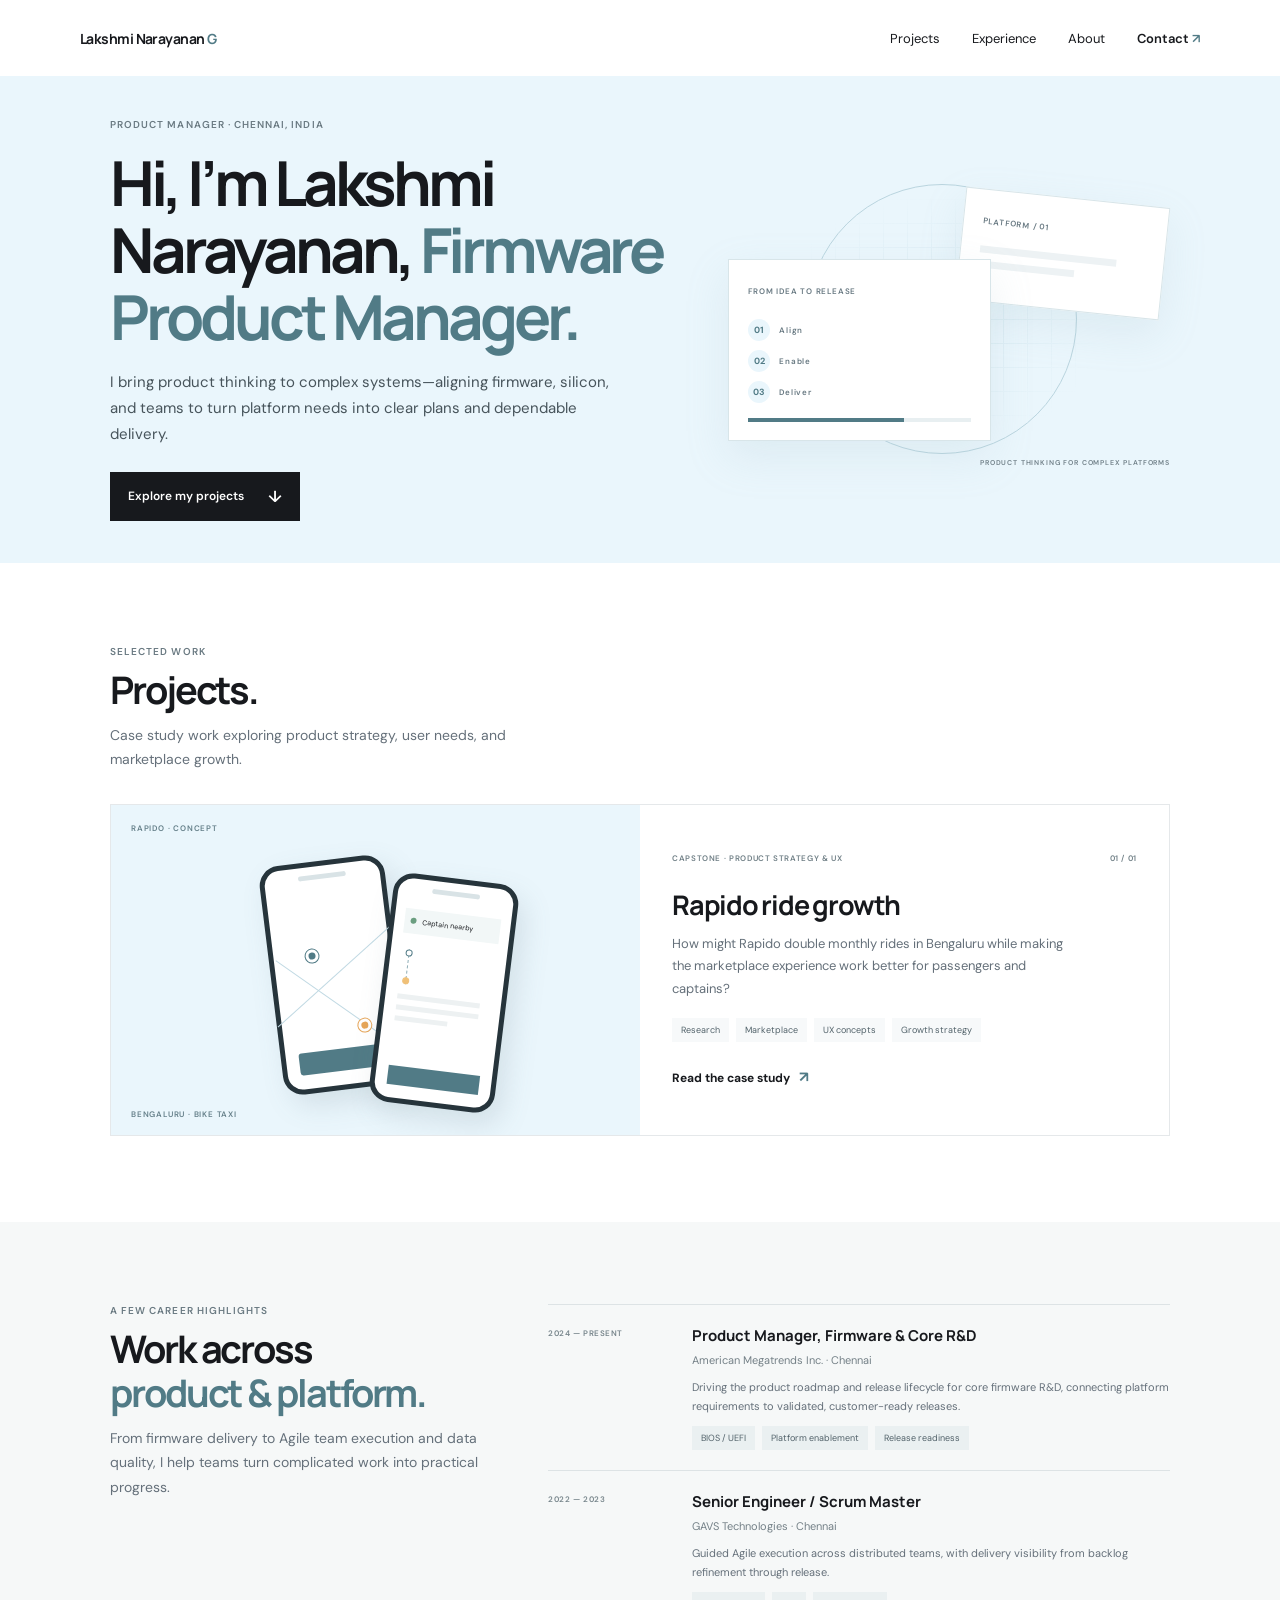
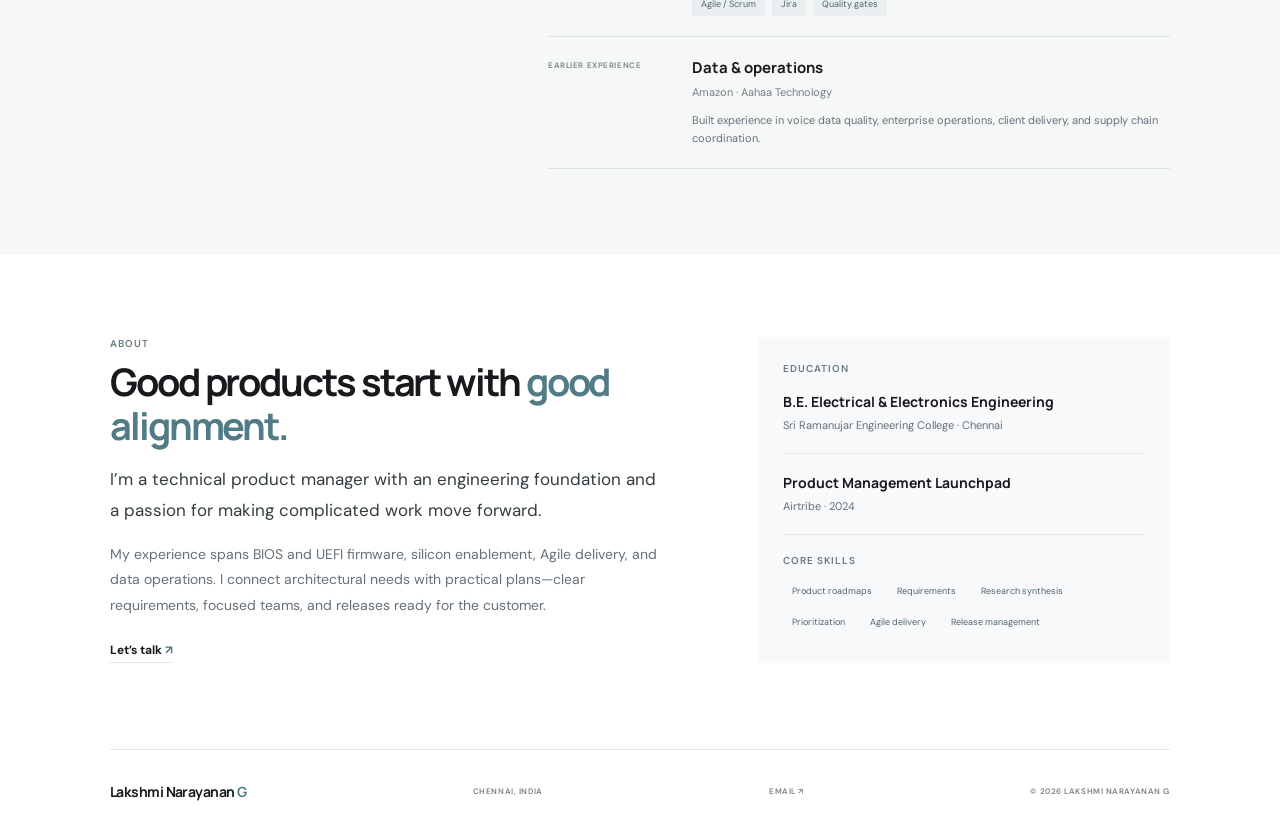
==== commit 144ee319: "Reshape portfolio around product case studies" ====
--- a/index.html
+++ b/index.html
@@ -3,96 +3,76 @@
 <head>
   <meta charset="utf-8" />
   <meta name="viewport" content="width=device-width, initial-scale=1" />
-  <meta name="theme-color" content="#f7f8f5" />
-  <meta name="description" content="Lakshmi Narayanan G — Firmware Product Manager connecting platform engineering, silicon enablement, and product delivery." />
-  <title>Lakshmi Narayanan G — Firmware Product Manager</title>
-  <link rel="preconnect" href="https://fonts.googleapis.com" />
-  <link rel="preconnect" href="https://fonts.gstatic.com" crossorigin />
-  <link href="https://fonts.googleapis.com/css2?family=DM+Mono:wght@400;500&family=DM+Sans:wght@400;500;600;700&family=Manrope:wght@400;500;600;700;800&display=swap" rel="stylesheet" />
-  <link rel="stylesheet" href="styles.css" />
+  <meta name="theme-color" content="#ffffff" />
+  <meta name="description" content="Lakshmi Narayanan G — Firmware Product Manager working across platform engineering, product strategy, and delivery." />
+  <title>Lakshmi Narayanan G — Product Portfolio</title>
+  <link rel="stylesheet" href="styles.css?v=portfolio-20261009" />
 </head>
 <body>
   <header class="site-header">
-    <a class="brand" href="#home" aria-label="Lakshmi Narayanan home"><span class="brand-mark">L</span><span>LAKSHMI NARAYANAN</span></a>
+    <a class="brand" href="#home" aria-label="Lakshmi Narayanan home">Lakshmi Narayanan<span> G</span></a>
     <button class="menu-toggle" aria-label="Open navigation" aria-expanded="false"><span></span><span></span></button>
     <nav class="main-nav" aria-label="Main navigation">
-      <a href="#about">About</a><a href="#expertise">Expertise</a><a href="#experience">Experience</a><a href="#projects">Projects</a><a href="#education">Education</a>
-      <a class="nav-contact" href="mailto:lakshminarayanan.pvg@gmail.com">Let’s talk <span>↗</span></a>
+      <a href="#projects">Projects</a><a href="#experience">Experience</a><a href="#about">About</a>
+      <a class="nav-contact" href="mailto:lakshminarayanan.pvg@gmail.com">Contact <span>↗</span></a>
     </nav>
   </header>
 
   <main>
-    <section class="hero section-wrap" id="home">
-      <div class="hero-copy">
-        <p class="eyebrow"><span class="status-dot"></span> FIRMWARE PRODUCT MANAGER <span class="eyebrow-line"></span> CHENNAI, INDIA</p>
-        <h1>Turning complex<br />systems into <em>clear<br class="desktop-break" /> direction.</em></h1>
-        <p class="hero-intro">I bring product thinking to the foundations of computing—aligning firmware, silicon, and cross-functional teams to get platforms ready for the real world.</p>
-        <div class="hero-actions"><a class="button button-dark" href="#experience">Explore my work <span>↓</span></a><a class="text-link" href="mailto:lakshminarayanan.pvg@gmail.com">Get in touch <span>↗</span></a></div>
-        <div class="hero-meta"><div><strong>4+</strong><span>years across product,<br />engineering & operations</span></div><div><strong>4</strong><span>industries shaped by<br />technology & delivery</span></div></div>
-      </div>
-      <div class="hero-art" aria-label="Abstract illustration of connected platform systems" role="img">
-        <div class="art-orbit orbit-one"></div><div class="art-orbit orbit-two"></div><div class="art-grid"></div>
-        <div class="art-label label-top"><span>PLATFORM / 01</span><span class="label-dot"></span></div>
-        <div class="chip-wrap"><div class="chip"><div class="chip-inner"><span>CORE</span><span>FIRMWARE</span></div><div class="chip-pin pin-a"></div><div class="chip-pin pin-b"></div><div class="chip-pin pin-c"></div><div class="chip-pin pin-d"></div><i class="chip-node node-one"></i><i class="chip-node node-two"></i><i class="chip-node node-three"></i><i class="chip-node node-four"></i></div></div>
-        <div class="art-line line-a"></div><div class="art-line line-b"></div><div class="art-line line-c"></div>
-        <div class="art-tag tag-silicon"><span class="tag-icon">◈</span> SILICON</div><div class="art-tag tag-product"><span class="tag-icon">✳</span> PRODUCT</div><div class="art-tag tag-platform"><span class="tag-icon">⌘</span> PLATFORM</div>
-        <div class="art-label label-bottom"><span>IDEAS → ENABLEMENT → RELEASE</span><span>© 2026</span></div>
-        <span class="art-index">01 / 04</span>
-      </div>
-      <a class="scroll-cue" href="#about"><span class="scroll-line"></span> SCROLL TO EXPLORE</a>
-    </section>
-
-    <section class="about section-wrap" id="about">
-      <div class="section-heading"><p class="eyebrow">01 — THE THROUGHLINE</p><span class="heading-rule"></span><span class="section-index">A LITTLE ABOUT ME</span></div>
-      <div class="about-grid"><h2>Good products start<br />with <em>good alignment.</em></h2><div class="about-body"><p class="lead">I’m a technical product manager with a grounding in engineering and a passion for making complicated work move forward.</p><p>My experience spans BIOS and UEFI firmware, silicon enablement, Agile delivery, and data operations. I connect architectural needs with practical plans—clear requirements, focused teams, and releases that are ready when they reach the customer.</p><a class="text-link" href="mailto:lakshminarayanan.pvg@gmail.com">Have a challenge in mind? <span>↗</span></a></div></div>
-      <div class="principles"><div><span class="principle-no">01</span><strong>Think in systems</strong><p>See the dependencies across hardware, software, and teams.</p></div><div><span class="principle-no">02</span><strong>Make it actionable</strong><p>Turn architecture and ambiguity into crisp priorities.</p></div><div><span class="principle-no">03</span><strong>Deliver together</strong><p>Build momentum with the people closest to the problem.</p></div></div>
-    </section>
-
-    <section class="expertise section-wrap" id="expertise">
-      <div class="section-heading"><p class="eyebrow">02 — WHAT I BRING</p><span class="heading-rule"></span><span class="section-index">CORE EXPERTISE</span></div>
-      <div class="expertise-head"><h2>At the intersection<br />of <em>product & platform.</em></h2><p>From the first requirement to the final release review, I help teams find the signal, set a direction, and deliver with confidence.</p></div>
-      <div class="expertise-grid">
-        <article class="expertise-card"><span class="card-index">01 / PRODUCT</span><div class="card-symbol">◉</div><h3>Product direction</h3><p>Requirements, feature roadmaps, PRDs, and prioritized backlogs grounded in platform needs.</p><div class="skill-tags"><span>Roadmaps</span><span>Requirements</span><span>Backlog</span></div></article>
-        <article class="expertise-card"><span class="card-index">02 / FIRMWARE</span><div class="card-symbol">⌘</div><h3>Firmware lifecycle</h3><p>BIOS/UEFI feature delivery, microcode integration, platform enablement, and release readiness.</p><div class="skill-tags"><span>BIOS / UEFI</span><span>Silicon enablement</span><span>Validation</span></div></article>
-        <article class="expertise-card"><span class="card-index">03 / DELIVERY</span><div class="card-symbol">↗</div><h3>Team execution</h3><p>Agile planning, cross-functional leadership, defect triage, and predictable delivery rhythms.</p><div class="skill-tags"><span>Scrum</span><span>Release management</span><span>RCA</span></div></article>
-        <article class="expertise-card"><span class="card-index">04 / TOOLKIT</span><div class="card-symbol">▦</div><h3>Ways of working</h3><p>Practical governance and visibility across development, validation, and delivery.</p><div class="skill-tags"><span>Jira</span><span>Confluence</span><span>SDLC / PDLC</span></div></article>
+    <section class="hero" id="home">
+      <div class="hero-inner page-width">
+        <div class="hero-copy">
+          <p class="eyebrow">PRODUCT MANAGER · CHENNAI, INDIA</p>
+          <h1>Hi, I’m Lakshmi Narayanan, <span>Firmware Product Manager.</span></h1>
+          <p class="hero-intro">I bring product thinking to complex systems—aligning firmware, silicon, and teams to turn platform needs into clear plans and dependable delivery.</p>
+          <a class="button" href="#projects">Explore my projects <span>↓</span></a>
+        </div>
+        <div class="hero-art" role="img" aria-label="Abstract product planning and platform delivery illustration">
+          <div class="art-orbit"></div><div class="art-grid"></div>
+          <div class="art-card art-card-back"><span>PLATFORM / 01</span><i></i><i></i></div>
+          <div class="art-card art-card-front"><span>FROM IDEA TO RELEASE</span><div class="art-steps"><b>01</b><span>Align</span><b>02</b><span>Enable</span><b>03</b><span>Deliver</span></div><div class="art-progress"><i></i></div></div>
+          <span class="art-caption">PRODUCT THINKING FOR COMPLEX PLATFORMS</span>
+        </div>
       </div>
     </section>
 
-    <section class="experience section-wrap" id="experience">
-      <div class="section-heading"><p class="eyebrow">03 — THE JOURNEY</p><span class="heading-rule"></span><span class="section-index">EXPERIENCE</span></div>
-      <div class="experience-head"><h2>From hands-on delivery<br />to <em>product leadership.</em></h2><p>A path through engineering, operations, and product—each role sharpening how I help teams deliver.</p></div>
-      <div class="timeline">
-        <article class="job job-current"><div class="job-date"><span>MAR 2024 — PRESENT</span><i></i></div><div class="job-main"><div class="job-top"><div><h3>Product Manager, Firmware & Core R&amp;D</h3><p class="company">American Megatrends Inc. <span>·</span> Chennai, India</p></div><span class="current-pill"><span></span> CURRENT</span></div><p class="job-summary">Driving the product roadmap and release lifecycle for core firmware R&amp;D, connecting platform requirements to validated customer-ready releases.</p><ul><li>Define BIOS/UEFI features, microcode integration, and platform enablement requirements.</li><li>Align silicon partners, engineering, and OEM/ODM stakeholders on stories and priorities.</li><li>Lead release readiness and milestone triage across firmware, QA, and field teams.</li><li>Align sprint commitments with board bring-up schedules to improve delivery predictability.</li></ul><div class="job-tags"><span>Firmware roadmap</span><span>Platform enablement</span><span>Release readiness</span><span>War rooms</span></div></div></article>
-        <article class="job"><div class="job-date"><span>MAR 2022 — JUN 2023</span><i></i></div><div class="job-main"><div class="job-top"><div><h3>Senior Engineer / Scrum Master</h3><p class="company">GAVS Technologies <span>·</span> Chennai, India</p></div></div><p class="job-summary">Guided Agile execution across distributed teams, building a steady rhythm from backlog refinement through release.</p><ul><li>Facilitated planning, stand-ups, refinement, and retrospectives across multiple teams.</li><li>Tracked delivery through velocity, burndown, dependencies, and release forecasts.</li><li>Coordinated defect management, test reviews, and CI/CD configuration governance.</li><li>Standardized quality gates and validation criteria for web application releases.</li></ul><div class="job-tags"><span>Agile / Scrum</span><span>Jira</span><span>SDLC</span><span>Quality gates</span></div></div></article>
-        <article class="job"><div class="job-date"><span>FEB 2019 — MAY 2020</span><i></i></div><div class="job-main"><div class="job-top"><div><h3>Data Associate</h3><p class="company">Amazon <span>·</span> Chennai, India</p></div><span class="metric-pill">95%+ DATA QUALITY</span></div><p class="job-summary">Supported digital assistant voice-recognition workflows, improving intent accuracy through careful data annotation.</p><ul><li>Mapped complex audio samples and search patterns for algorithm evaluation cycles.</li><li>Maintained 95%+ annotation accuracy and helped onboard new team members.</li></ul><div class="job-tags"><span>Data quality</span><span>Voice AI</span><span>Mentoring</span></div></div></article>
-        <article class="job"><div class="job-date"><span>JAN 2018 — JUN 2018</span><i></i></div><div class="job-main"><div class="job-top"><div><h3>Operations Executive</h3><p class="company">Aahaa Technology <span>·</span> Chennai, India</p></div><span class="metric-pill">6 CLIENT ACCOUNTS</span></div><p class="job-summary">Managed enterprise operations and supply chain coordination with a focus on dependable service and clear visibility.</p><ul><li>Maintained SLA adherence across six enterprise client accounts.</li><li>Coordinated procurement and logistics to improve lead times and inventory visibility.</li></ul><div class="job-tags"><span>Operations</span><span>Client delivery</span><span>Supply chain</span></div></div></article>
+    <section class="projects page-width section" id="projects">
+      <div class="section-intro"><p class="eyebrow">SELECTED WORK</p><h2>Projects.</h2><p>Case study work exploring product strategy, user needs, and marketplace growth.</p></div>
+      <a class="project-card" href="rapido.html">
+        <div class="project-visual" aria-hidden="true">
+          <div class="visual-label">RAPIDO · CONCEPT</div>
+          <div class="phone phone-left"><div class="phone-topline"></div><div class="map-road road-one"></div><div class="map-road road-two"></div><div class="map-pin pin-start"></div><div class="map-pin pin-end"></div><div class="phone-pill"></div></div>
+          <div class="phone phone-right"><div class="phone-topline"></div><div class="ride-status"><span></span> Captain nearby</div><div class="ride-route"><i></i><i></i></div><div class="ride-lines"><b></b><b></b><b></b></div><div class="phone-button"></div></div>
+          <span class="visual-foot">BENGALURU · BIKE TAXI</span>
+        </div>
+        <div class="project-copy">
+          <div class="project-meta"><span>CAPSTONE · PRODUCT STRATEGY & UX</span><span>01 / 01</span></div>
+          <h3>Rapido ride growth</h3>
+          <p>How might Rapido double monthly rides in Bengaluru while making the marketplace experience work better for passengers and captains?</p>
+          <div class="project-tags"><span>Research</span><span>Marketplace</span><span>UX concepts</span><span>Growth strategy</span></div>
+          <span class="project-link">Read the case study <b>↗</b></span>
+        </div>
+      </a>
+    </section>
+
+    <section class="experience-band" id="experience">
+      <div class="page-width section">
+        <div class="section-intro"><p class="eyebrow">A FEW CAREER HIGHLIGHTS</p><h2>Work across<br /><span>product & platform.</span></h2><p>From firmware delivery to Agile team execution and data quality, I help teams turn complicated work into practical progress.</p></div>
+        <div class="experience-list">
+          <article><span class="experience-date">2024 — PRESENT</span><div><h3>Product Manager, Firmware & Core R&amp;D</h3><p class="company">American Megatrends Inc. · Chennai</p><p>Driving the product roadmap and release lifecycle for core firmware R&amp;D, connecting platform requirements to validated, customer-ready releases.</p><div class="project-tags"><span>BIOS / UEFI</span><span>Platform enablement</span><span>Release readiness</span></div></div></article>
+          <article><span class="experience-date">2022 — 2023</span><div><h3>Senior Engineer / Scrum Master</h3><p class="company">GAVS Technologies · Chennai</p><p>Guided Agile execution across distributed teams, with delivery visibility from backlog refinement through release.</p><div class="project-tags"><span>Agile / Scrum</span><span>Jira</span><span>Quality gates</span></div></div></article>
+          <article><span class="experience-date">EARLIER EXPERIENCE</span><div><h3>Data &amp; operations</h3><p class="company">Amazon · Aahaa Technology</p><p>Built experience in voice data quality, enterprise operations, client delivery, and supply chain coordination.</p></div></article>
+        </div>
       </div>
     </section>
 
-    <section class="projects section-wrap" id="projects">
-      <div class="section-heading"><p class="eyebrow">04 — SELECTED WORK</p><span class="heading-rule"></span><span class="section-index">CAPSTONE PROJECT</span></div>
-      <div class="projects-head"><div><p class="project-kicker">PRODUCT STRATEGY · UX CONCEPT</p><h2>Rapido <em>ride growth</em></h2></div><span class="project-location">BENGALURU, INDIA</span></div>
-      <article class="project-card">
-        <div class="project-overview"><span class="project-label">THE BRIEF</span><h3>Grow rides while making the experience work better for passengers and captains.</h3><p>Capstone project exploring how Rapido could grow its Bengaluru bike taxi business through marketplace improvements and clearer app experiences.</p><div class="project-target"><strong>500K → 1M</strong><span>monthly rides target<br />within 12 months</span></div></div>
-        <div class="project-details">
-          <div class="project-detail"><span class="project-label">CHALLENGE</span><p>Research highlighted ride availability and wait times, captain cancellations, weather disruption, safety concerns, payment friction, support delays, and map accuracy as key experience issues.</p></div>
-          <div class="project-detail"><span class="project-label">ACTIONS</span><p>Synthesized market and user research, personas, and survey insights; prioritized growth opportunities; and outlined passenger and captain product concepts.</p><p>Proposed faster booking, fare estimates, live tracking, flexible payment, trip sharing, captain onboarding, training, incentive tracking, and earnings visibility.</p></div>
-          <div class="project-detail"><span class="project-label">DELIVERABLES</span><p>Research synthesis, prioritized recommendations, user flows, wireframe framework, app mockup concepts, and launch measurement ideas.</p></div>
-          <div class="project-detail"><span class="project-label">SKILLS</span><div class="project-tags"><span>Product strategy</span><span>User research</span><span>Prioritization</span><span>UX flows</span><span>Wireframing</span><span>Growth metrics</span></div></div>
-        </div>
-      </article>
-      <p class="project-note">Concept work only: the recommendations and mockups were not presented as a live launch. Ride growth and other success measures are proposed targets, not achieved results.</p>
+    <section class="about page-width section" id="about">
+      <div class="about-main"><p class="eyebrow">ABOUT</p><h2>Good products start with <span>good alignment.</span></h2><p class="about-lead">I’m a technical product manager with an engineering foundation and a passion for making complicated work move forward.</p><p>My experience spans BIOS and UEFI firmware, silicon enablement, Agile delivery, and data operations. I connect architectural needs with practical plans—clear requirements, focused teams, and releases ready for the customer.</p><a class="text-link" href="mailto:lakshminarayanan.pvg@gmail.com">Let’s talk <span>↗</span></a></div>
+      <aside class="about-aside"><p class="eyebrow">EDUCATION</p><h3>B.E. Electrical &amp; Electronics Engineering</h3><p>Sri Ramanujar Engineering College · Chennai</p><div class="aside-rule"></div><h3>Product Management Launchpad</h3><p>Airtribe · 2024</p><div class="aside-rule"></div><p class="eyebrow">CORE SKILLS</p><div class="project-tags"><span>Product roadmaps</span><span>Requirements</span><span>Research synthesis</span><span>Prioritization</span><span>Agile delivery</span><span>Release management</span></div></aside>
     </section>
+  </main>
 
-    <section class="education section-wrap" id="education">
-      <div class="section-heading"><p class="eyebrow">05 — FOUNDATIONS</p><span class="heading-rule"></span><span class="section-index">EDUCATION &amp; LEARNING</span></div>
-      <div class="education-grid"><div class="education-block"><span class="edu-label">ENGINEERING FOUNDATION</span><div class="edu-icon">⌁</div><h3>B.E. Electrical &amp;<br />Electronics Engineering</h3><p>Sri Ramanujar Engineering College<br />Chennai <span>·</span> Graduated January 2015</p></div><div class="education-block certification"><span class="edu-label">PRODUCT PRACTICE</span><div class="edu-icon">✳</div><h3>Product Management<br />Launchpad</h3><p>Airtribe <span>·</span> Completed September 2024</p><span class="cert-stamp">CERTIFIED<br />2024</span></div><div class="education-note"><span>LEARNING IS PART OF THE JOB.</span><p>Building on an engineering foundation with product practice, every platform challenge brings something new to learn.</p></div></div>
-    </section>
-
-    <section class="contact section-wrap" id="contact"><div class="contact-orbit"></div><div class="contact-content"><p class="eyebrow"><span class="status-dot"></span> OPEN TO GOOD CONVERSATIONS</p><h2>Let’s make the<br /><em>complex move.</em></h2><p>Have a product challenge, a platform to enable, or an opportunity to explore? I’d be glad to hear from you.</p><a class="button button-light" href="mailto:lakshminarayanan.pvg@gmail.com">lakshminarayanan.pvg@gmail.com <span>↗</span></a></div><div class="contact-stamp">CHENNAI<br />INDIA <span>✳</span></div></section>
-  </main>
-  <footer class="site-footer"><a class="brand footer-brand" href="#home"><span class="brand-mark">L</span><span>LAKSHMI NARAYANAN</span></a><span>PRODUCT THINKING FOR COMPLEX PLATFORMS.</span><div class="footer-links"><a href="mailto:lakshminarayanan.pvg@gmail.com">EMAIL ↗</a><a href="#home">BACK TO TOP ↑</a></div><small>© 2026 LAKSHMI NARAYANAN G</small></footer>
+  <footer class="site-footer page-width"><a class="brand" href="#home">Lakshmi Narayanan<span> G</span></a><span>CHENNAI, INDIA</span><a href="mailto:lakshminarayanan.pvg@gmail.com">EMAIL ↗</a><small>© 2026 LAKSHMI NARAYANAN G</small></footer>
   <script src="script.js"></script>
 </body>
 </html>
--- a/styles.css
+++ b/styles.css
@@ -1,255 +1,5 @@
-:root {
-  --paper: #f8f8f5;
-  --surface: #f0f1ec;
-  --white: #fff;
-  --ink: #202b29;
-  --muted: #69736e;
-  --line: #dce1da;
-  --accent: #55715f;
-  --accent-soft: #e4ebe2;
-  --mono: 'DM Mono', monospace;
-  --sans: 'DM Sans', sans-serif;
-  --display: 'Manrope', sans-serif;
-}
-
-* { box-sizing: border-box; }
-html { scroll-behavior: smooth; scroll-padding-top: 84px; }
-body { margin: 0; background: var(--paper); color: var(--ink); font-family: var(--sans); -webkit-font-smoothing: antialiased; }
-a { color: inherit; text-decoration: none; }
-.site-header { height: 76px; max-width: 1280px; margin: auto; padding: 0 7%; display: flex; align-items: center; justify-content: space-between; border-bottom: 1px solid var(--line); }
-.brand { display: flex; align-items: center; gap: 10px; font: 500 10px var(--mono); letter-spacing: .07em; }
-.brand-mark { width: 28px; height: 28px; display: grid; place-items: center; background: var(--accent-soft); border-radius: 50%; color: var(--accent); font: 700 13px var(--display); }
-.main-nav { display: flex; align-items: center; gap: 28px; color: var(--muted); font-size: 12px; }
-.main-nav a { transition: color .2s ease; }
-.main-nav a:hover, .text-link:hover { color: var(--accent); }
-.nav-contact { color: var(--ink); }
-.nav-contact span { margin-left: 5px; color: var(--accent); }
-.menu-toggle { display: none; }
-.section-wrap { max-width: 1140px; margin: auto; padding-left: 7%; padding-right: 7%; }
-.hero { min-height: 610px; display: grid; grid-template-columns: 1.05fr .8fr; gap: 9%; align-items: center; position: relative; padding-top: 48px; padding-bottom: 94px; }
-.eyebrow { margin: 0; display: flex; align-items: center; gap: 9px; color: var(--muted); font: 9px var(--mono); letter-spacing: .075em; }
-.status-dot, .current-pill span { width: 6px; height: 6px; display: inline-block; border-radius: 50%; background: var(--accent); }
-.hero h1, .about h2, .expertise h2, .experience h2, .contact h2 { margin: 25px 0 18px; font: 600 clamp(42px, 5.2vw, 66px)/1.09 var(--display); letter-spacing: -.065em; }
-.hero h1 em, .about h2 em, .expertise h2 em, .experience h2 em, .contact h2 em { color: var(--accent); font-style: normal; }
-.hero-intro { max-width: 450px; margin: 0; color: var(--muted); font-size: 14px; line-height: 1.8; }
-.hero-actions { display: flex; align-items: center; gap: 24px; margin-top: 27px; }
-.button { display: inline-flex; align-items: center; gap: 20px; padding: 13px 16px; border: 1px solid var(--ink); font-size: 11px; font-weight: 600; transition: background .2s ease, color .2s ease; }
-.button:hover { background: var(--accent); border-color: var(--accent); color: var(--white); }
-.button-dark { background: var(--ink); color: var(--white); }
-.button-dark span { color: #dce9dc; font-size: 15px; }
-.text-link { padding-bottom: 4px; border-bottom: 1px solid var(--line); font-size: 11px; font-weight: 600; }
-.text-link span { margin-left: 7px; color: var(--accent); }
-.hero-meta { display: flex; gap: 38px; max-width: 430px; margin-top: 44px; padding-top: 18px; border-top: 1px solid var(--line); }
-.hero-meta div { display: flex; align-items: center; gap: 11px; }
-.hero-meta strong { font: 600 25px var(--display); letter-spacing: -.05em; }
-.hero-meta span { color: var(--muted); font-size: 9px; line-height: 1.5; }
-.hero-art { aspect-ratio: 1 / 1; max-height: 365px; display: grid; place-items: center; position: relative; overflow: hidden; border: 1px solid var(--line); background: var(--surface); }
-.art-grid { position: absolute; inset: 0; opacity: .45; background-image: linear-gradient(var(--line) 1px, transparent 1px), linear-gradient(90deg, var(--line) 1px, transparent 1px); background-size: 30px 30px; mask-image: radial-gradient(ellipse, #000 10%, transparent 75%); }
-.art-orbit { position: absolute; left: 50%; top: 50%; width: 74%; aspect-ratio: 1.6; border: 1px solid #bdc9bc; border-radius: 50%; transform: translate(-50%, -50%) rotate(-28deg); }
-.orbit-two { width: 63%; aspect-ratio: 1; transform: translate(-50%, -50%) rotate(30deg); }
-.chip-wrap { z-index: 1; }
-.chip { position: relative; width: 142px; height: 142px; display: grid; place-items: center; border: 1px solid #92a58f; background: #e0e9dd; }
-.chip:before { content: ''; position: absolute; inset: 10px; border: 1px solid #b9c9b5; }
-.chip-inner { display: flex; flex-direction: column; gap: 4px; text-align: center; color: var(--accent); font: 9px var(--mono); letter-spacing: .1em; }
-.chip-inner span:first-child { font-size: 7px; opacity: .7; }
-.chip-pin { position: absolute; width: 10px; height: 1px; background: #92a58f; }
-.pin-a, .pin-b { left: -10px; }
-.pin-c, .pin-d { right: -10px; }
-.pin-a, .pin-c { top: 34px; }
-.pin-b, .pin-d { bottom: 34px; }
-.chip-node { position: absolute; width: 5px; height: 5px; border: 1px solid var(--accent); border-radius: 50%; background: var(--paper); }
-.node-one { top: 22px; left: 22px; }.node-two { top: 22px; right: 22px; }.node-three { bottom: 22px; left: 22px; }.node-four { right: 22px; bottom: 22px; }
-.art-label { position: absolute; left: 18px; right: 18px; display: flex; justify-content: space-between; color: var(--muted); font: 7px var(--mono); letter-spacing: .06em; }
-.label-top { top: 17px; }.label-bottom { bottom: 17px; }
-.label-dot { width: 5px; height: 5px; border-radius: 50%; background: var(--accent); }
-.art-index, .art-tag, .art-line { display: none; }
-.scroll-cue { position: absolute; bottom: 28px; left: 7%; display: flex; align-items: center; gap: 10px; color: var(--muted); font: 7px var(--mono); letter-spacing: .08em; }
-.scroll-line { width: 1px; height: 23px; background: #aab5aa; }
-.about { max-width: none; padding-top: 88px; padding-bottom: 92px; background: var(--surface); }
-.about > *, .experience > * { max-width: 1000px; margin-left: auto; margin-right: auto; }
-.section-heading { display: flex; align-items: center; gap: 17px; }
-.section-heading .eyebrow { white-space: nowrap; }
-.heading-rule { height: 1px; flex: 1; background: var(--line); }
-.section-index { color: #849087; font: 7px var(--mono); letter-spacing: .08em; white-space: nowrap; }
-.about-grid { display: grid; grid-template-columns: 1fr .78fr; gap: 8%; align-items: center; padding-top: 48px; }
-.about h2, .expertise h2, .experience h2 { margin: 0; font-size: 42px; line-height: 1.16; }
-.about-body p { color: var(--muted); font-size: 12px; line-height: 1.85; }
-.about-body .lead { color: var(--ink); font-size: 14px; line-height: 1.7; }
-.about-body .text-link { display: inline-block; margin-top: 7px; }
-.principles { display: grid; grid-template-columns: repeat(3, 1fr); margin-top: 55px; border-top: 1px solid #d4dbd2; border-bottom: 1px solid #d4dbd2; }
-.principles > div { padding: 19px 20px 20px 0; }
-.principles > div + div { padding-left: 22px; border-left: 1px solid #d4dbd2; }
-.principle-no { display: block; margin-bottom: 14px; color: var(--accent); font: 8px var(--mono); }
-.principles strong { font: 600 12px var(--display); }
-.principles p { max-width: 220px; margin-bottom: 0; color: var(--muted); font-size: 10px; line-height: 1.7; }
-.expertise, .experience, .education { padding-top: 88px; padding-bottom: 92px; }
-.expertise-head, .experience-head { display: flex; justify-content: space-between; align-items: end; margin: 43px 0 32px; }
-.expertise-head > p, .experience-head > p { width: 290px; margin: 0 2% 3px 0; color: var(--muted); font-size: 11px; line-height: 1.8; }
-.expertise-grid { display: grid; grid-template-columns: repeat(4, 1fr); border-top: 1px solid var(--line); border-bottom: 1px solid var(--line); }
-.expertise-card { min-height: 235px; padding: 19px 16px; border-right: 1px solid var(--line); transition: background .2s ease; }
-.expertise-card:first-child { border-left: 1px solid var(--line); }
-.expertise-card:hover { background: var(--surface); }
-.card-index { color: var(--muted); font: 7px var(--mono); letter-spacing: .05em; }
-.card-symbol { margin: 25px 0 14px; color: var(--accent); font-size: 20px; }
-.expertise-card h3, .education-block h3 { margin: 0 0 8px; font: 600 15px var(--display); letter-spacing: -.03em; }
-.expertise-card > p { min-height: 50px; color: var(--muted); font-size: 9px; line-height: 1.75; }
-.skill-tags, .job-tags { display: flex; flex-wrap: wrap; gap: 5px; margin-top: 12px; }
-.skill-tags span, .job-tags span { padding: 5px 6px; background: var(--surface); color: #65736a; font: 7px var(--mono); }
-.experience { max-width: none; background: var(--surface); }
-.timeline { margin-top: 49px; }
-.job { position: relative; display: grid; grid-template-columns: 175px 1fr; gap: 35px; padding-bottom: 34px; }
-.job:not(:last-child):before { position: absolute; top: 17px; bottom: -1px; left: 4px; width: 1px; background: #cbd4ca; content: ''; }
-.job-date { display: flex; align-items: flex-start; gap: 14px; padding-top: 5px; color: var(--muted); font: 7px var(--mono); letter-spacing: .035em; }
-.job-date i { z-index: 1; width: 9px; height: 9px; border: 2px solid var(--accent); border-radius: 50%; background: var(--surface); }
-.job-current .job-date i { background: #c8d7c3; }
-.job-main { padding-bottom: 27px; border-bottom: 1px solid #d6ddd4; }
-.job:last-child .job-main { border: 0; }
-.job-top { display: flex; justify-content: space-between; align-items: flex-start; }
-.job h3 { margin: 0 0 5px; font: 600 16px var(--display); letter-spacing: -.03em; }
-.company { margin: 0; color: var(--muted); font-size: 9px; }
-.company span { padding: 0 4px; color: #a8b2a9; }
-.current-pill, .metric-pill { padding: 6px 8px; background: #e4ebe2; color: var(--accent); font: 7px var(--mono); letter-spacing: .05em; white-space: nowrap; }
-.current-pill span { width: 5px; height: 5px; margin-right: 5px; }
-.metric-pill { background: var(--white); color: var(--muted); }
-.job-summary { max-width: 740px; margin: 16px 0 10px; color: #58655d; font-size: 10px; line-height: 1.75; }
-.job ul { margin: 0; padding-left: 14px; color: var(--muted); font-size: 9px; line-height: 1.9; }
-.job li { padding-left: 3px; }
-.job-tags span { background: #e3e8e1; }
-.projects { padding-top: 88px; padding-bottom: 92px; }
-.projects-head { display: flex; align-items: end; justify-content: space-between; gap: 24px; margin: 43px 0 30px; }
-.project-kicker, .project-label { color: var(--muted); font: 7px var(--mono); letter-spacing: .08em; }
-.projects h2 { margin: 12px 0 0; font: 600 42px/1.16 var(--display); letter-spacing: -.055em; }
-.projects h2 em { color: var(--accent); font-style: normal; }
-.project-location { padding-bottom: 6px; color: var(--muted); font: 7px var(--mono); letter-spacing: .06em; }
-.project-card { display: grid; grid-template-columns: .78fr 1.22fr; border: 1px solid var(--line); background: var(--white); }
-.project-overview { padding: 28px; background: var(--surface); }
-.project-overview h3 { max-width: 330px; margin: 19px 0 13px; font: 600 20px/1.4 var(--display); letter-spacing: -.035em; }
-.project-overview > p, .project-detail p { color: var(--muted); font-size: 10px; line-height: 1.8; }
-.project-target { display: flex; align-items: center; gap: 12px; margin-top: 28px; padding-top: 17px; border-top: 1px solid var(--line); }
-.project-target strong { font: 600 23px var(--display); letter-spacing: -.05em; color: var(--accent); }
-.project-target span { color: var(--muted); font-size: 8px; line-height: 1.5; }
-.project-details { padding: 28px 30px; }
-.project-detail + .project-detail { margin-top: 21px; padding-top: 18px; border-top: 1px solid var(--line); }
-.project-detail p { margin: 8px 0 0; }
-.project-tags { display: flex; flex-wrap: wrap; gap: 6px; margin-top: 10px; }
-.project-tags span { padding: 6px 8px; background: var(--surface); color: #65736a; font: 7px var(--mono); }
-.project-note { margin: 13px 0 0; color: var(--muted); font-size: 9px; line-height: 1.7; }
-.education-grid { display: grid; grid-template-columns: 1fr 1fr .75fr; gap: 14px; margin-top: 45px; }
-.education-block { min-height: 225px; padding: 21px; border: 1px solid var(--line); background: var(--white); }
-.edu-label { color: var(--muted); font: 7px var(--mono); letter-spacing: .06em; }
-.edu-icon { margin: 24px 0 11px; color: var(--accent); font-size: 21px; }
-.education-block h3 { font-size: 15px; line-height: 1.45; }
-.education-block p { color: var(--muted); font-size: 8px; line-height: 1.8; }
-.education-block p span { padding: 0 4px; }
-.certification { background: var(--surface); }
-.cert-stamp { display: none; }
-.education-note { padding: 25px 5px 10px 15px; border-left: 1px solid var(--line); }
-.education-note span { color: var(--muted); font: 7px var(--mono); letter-spacing: .06em; }
-.education-note p { color: #596960; font: 500 14px/1.65 var(--display); letter-spacing: -.02em; }
-.contact { max-width: 1000px; min-height: 350px; margin: 0 auto; padding-top: 58px; padding-bottom: 58px; position: relative; overflow: hidden; background: var(--surface); }
-.contact-content { position: relative; z-index: 1; max-width: 570px; }
-.contact h2 { margin: 23px 0 13px; font-size: 47px; }
-.contact-content > p:not(.eyebrow) { max-width: 390px; margin-bottom: 23px; color: var(--muted); font-size: 11px; line-height: 1.8; }
-.button-light { border-color: var(--accent); background: var(--accent); color: var(--white); }
-.button-light:hover { border-color: var(--ink); background: var(--ink); }
-.contact-orbit { position: absolute; top: 50%; right: 8%; width: 330px; aspect-ratio: 1; border: 1px solid #d0d9cd; border-radius: 50%; transform: translateY(-50%); }
-.contact-orbit:before { position: absolute; inset: 35px; border: 1px solid #d0d9cd; border-radius: 50%; content: ''; }
-.contact-orbit:after { position: absolute; inset: 95px; border: 1px solid #d0d9cd; border-radius: 50%; content: ''; }
-.contact-stamp { display: none; }
-.site-footer { max-width: 1140px; min-height: 90px; margin: auto; padding: 20px 7%; display: flex; justify-content: space-between; align-items: center; gap: 18px; }
-.footer-brand { font-size: 8px; }.footer-brand .brand-mark { width: 24px; height: 24px; font-size: 11px; }
-.site-footer > span, .site-footer small, .footer-links { color: #818a83; font: 7px var(--mono); letter-spacing: .06em; }
-.footer-links { display: flex; gap: 17px; }
-.footer-links a:hover { color: var(--accent); }
-@media (max-width: 900px) {
-  .site-header { padding: 0 5%; }
-  .section-wrap { padding-left: 6%; padding-right: 6%; }
-  .hero { min-height: 570px; gap: 5%; }
-  .hero h1 { font-size: 52px; }
-  .hero-art { max-height: 320px; }
-  .about, .experience { padding-left: 6%; padding-right: 6%; }
-  .expertise-grid { grid-template-columns: repeat(2, 1fr); }
-  .expertise-card:nth-child(3) { border-left: 1px solid var(--line); }
-  .job { grid-template-columns: 150px 1fr; gap: 25px; }
-  .project-card { grid-template-columns: 1fr 1.2fr; }
-  .project-overview, .project-details { padding: 22px; }
-  .education-grid { grid-template-columns: 1fr 1fr; }
-  .education-note { grid-column: 1 / -1; padding: 18px 0 0; border-top: 1px solid var(--line); border-left: 0; }
-  .contact { margin: 0 5%; }
-  .site-footer { padding: 20px 5%; }
-}
-@media (max-width: 640px) {
-  html { scroll-padding-top: 65px; }
-  .site-header { height: 64px; }
-  .brand { font-size: 9px; }
-  .menu-toggle { z-index: 10; display: flex; flex-direction: column; gap: 5px; padding: 8px; border: 0; background: transparent; }
-  .menu-toggle span { width: 18px; height: 1px; background: var(--ink); transition: transform .2s; }
-  .menu-toggle[aria-expanded=true] span:first-child { transform: translateY(3px) rotate(45deg); }
-  .menu-toggle[aria-expanded=true] span:last-child { transform: translateY(-3px) rotate(-45deg); }
-  .main-nav { position: absolute; z-index: 9; top: 63px; left: 0; right: 0; display: none; align-items: stretch; flex-direction: column; gap: 0; padding: 18px 7% 22px; border-bottom: 1px solid var(--line); background: var(--paper); }
-  .main-nav.open { display: flex; }
-  .main-nav > a { padding: 11px 0; }
-  .main-nav .nav-contact { margin-top: 5px; padding: 11px 0; }
-  .section-wrap { padding-left: 7%; padding-right: 7%; }
-  .hero { grid-template-columns: 1fr; gap: 26px; padding-top: 44px; padding-bottom: 76px; }
-  .hero h1 { margin: 20px 0 15px; font-size: 48px; }
-  .eyebrow { font-size: 7px; }
-  .hero-intro { font-size: 12px; }
-  .hero-meta { gap: 23px; margin-top: 31px; }
-  .hero-meta strong { font-size: 22px; }
-  .hero-meta span { font-size: 8px; }
-  .hero-art { grid-row: 2; width: 100%; max-height: 330px; }
-  .scroll-cue { bottom: 23px; left: 7%; font-size: 6px; }
-  .about { padding-top: 65px; padding-bottom: 68px; }
-  .section-heading { gap: 9px; }
-  .section-index { font-size: 6px; }
-  .about-grid { grid-template-columns: 1fr; gap: 13px; padding-top: 34px; }
-  .about h2, .expertise h2, .experience h2 { font-size: 34px; }
-  .about-body p { font-size: 11px; }
-  .principles { grid-template-columns: 1fr; margin-top: 32px; }
-  .principles > div { padding: 15px 0; }
-  .principles > div + div { padding-left: 0; border-top: 1px solid #d4dbd2; border-left: 0; }
-  .principle-no { margin-bottom: 7px; }
-  .expertise, .experience, .education { padding-top: 66px; padding-bottom: 68px; }
-  .expertise-head, .experience-head { display: block; margin: 33px 0 22px; }
-  .expertise-head > p, .experience-head > p { width: auto; margin: 13px 0 0; }
-  .expertise-grid { gap: 0; }
-  .expertise-card { min-height: 220px; padding: 13px 11px; border-bottom: 1px solid var(--line); }
-  .card-index { font-size: 6px; }
-  .card-symbol { margin: 18px 0 10px; font-size: 18px; }
-  .expertise-card h3 { font-size: 13px; }
-  .expertise-card > p { min-height: 66px; font-size: 8px; }
-  .skill-tags span { padding: 4px; font-size: 6px; }
-  .timeline { margin-top: 33px; }
-  .job { grid-template-columns: 1fr; gap: 8px; padding-bottom: 27px; }
-  .job:not(:last-child):before { top: 18px; bottom: -1px; left: 4px; }
-  .job-date { position: relative; padding-left: 20px; }
-  .job-date i { position: absolute; top: 4px; left: 0; }
-  .job-main { margin-left: 20px; padding-bottom: 23px; }
-  .job h3 { font-size: 14px; }
-  .job-top { gap: 8px; }
-  .current-pill, .metric-pill { padding: 5px; font-size: 6px; }
-  .job-summary { margin-top: 13px; font-size: 9px; }
-  .job ul { font-size: 8px; }
-  .projects { padding-top: 66px; padding-bottom: 68px; }
-  .projects-head { display: block; margin: 33px 0 22px; }
-  .projects h2 { font-size: 34px; }
-  .project-location { display: inline-block; margin-top: 12px; }
-  .project-card { grid-template-columns: 1fr; }
-  .project-overview, .project-details { padding: 20px; }
-  .project-overview h3 { font-size: 18px; }
-  .project-detail + .project-detail { margin-top: 17px; padding-top: 15px; }
-  .education-grid { grid-template-columns: 1fr; margin-top: 34px; }
-  .education-block { min-height: 205px; }
-  .education-note { grid-column: auto; }
-  .contact { min-height: 345px; margin: 0; padding-top: 50px; padding-bottom: 48px; }
-  .contact h2 { font-size: 41px; }
-  .contact-content > p:not(.eyebrow) { font-size: 10px; }
-  .contact-orbit { top: 75%; right: -130px; width: 260px; }
-  .button-light { gap: 10px; padding: 12px; font-size: 8px; }
-  .site-footer { display: grid; grid-template-columns: 1fr auto; gap: 12px; padding: 20px 7%; }
-  .site-footer > span { grid-column: 1 / -1; grid-row: 2; }
-  .footer-links { grid-column: 1 / -1; grid-row: 3; }
-  .site-footer small { grid-column: 2; grid-row: 1; text-align: right; font-size: 6px; }
-}
-@media (prefers-reduced-motion: reduce) { html { scroll-behavior: auto; } *, *::before, *::after { transition: none !important; } }
+@import url('https://fonts.googleapis.com/css2?family=DM+Sans:wght@400;500;600;700&family=Manrope:wght@400;500;600;700;800&display=swap');
+:root{--ink:#17191d;--muted:#65707a;--blue:#eaf6fc;--blue-deep:#d7edf7;--accent:#517b86;--line:#e5e8ea;--paper:#fff;--soft:#f7f9fa;--sans:'DM Sans',Arial,sans-serif;--display:'Manrope','DM Sans',Arial,sans-serif}
+*{box-sizing:border-box}html{scroll-behavior:smooth;scroll-padding-top:90px}body{margin:0;background:var(--paper);color:var(--ink);font-family:var(--sans);-webkit-font-smoothing:antialiased}a{color:inherit;text-decoration:none}.page-width{width:min(1060px,calc(100% - 64px));margin:0 auto}.site-header{height:76px;width:min(1120px,calc(100% - 64px));margin:auto;display:flex;align-items:center;justify-content:space-between;background:var(--paper)}.brand{font:700 14px var(--display);letter-spacing:-.04em}.brand span{color:var(--accent)}.main-nav{display:flex;align-items:center;gap:32px;font-size:13px}.main-nav a{transition:color .2s}.main-nav a:hover,.text-link:hover{color:var(--accent)}.nav-contact{font-weight:600}.nav-contact span{color:var(--accent)}.menu-toggle{display:none}.hero{background:var(--blue);overflow:hidden}.hero-inner{min-height:470px;display:grid;grid-template-columns:1.1fr .9fr;align-items:center;gap:45px;padding-top:42px;padding-bottom:42px}.eyebrow{margin:0;color:#6a7a82;font:600 10px var(--sans);letter-spacing:.105em;text-transform:uppercase}.hero h1,.case-hero h1{max-width:610px;margin:19px 0 18px;font:700 clamp(38px,5.4vw,62px)/1.08 var(--display);letter-spacing:-.065em}.hero h1 span,.case-hero h1 span{color:var(--accent)}.hero-intro{max-width:510px;margin:0 0 24px;color:#47545b;font-size:15px;line-height:1.75}.button{display:inline-flex;align-items:center;gap:24px;padding:13px 17px;border:1px solid var(--ink);background:var(--ink);color:#fff;font-size:12px;font-weight:600;transition:transform .2s,background .2s}.button:hover{transform:translateY(-2px);background:var(--accent);border-color:var(--accent)}.button span{font-size:16px}.hero-art{height:300px;position:relative;display:grid;place-items:center;isolation:isolate}.art-orbit{position:absolute;width:270px;height:270px;border:1px solid #bad5df;border-radius:50%;z-index:-1}.art-grid{position:absolute;width:310px;height:240px;opacity:.4;background-image:linear-gradient(#c8e0e9 1px,transparent 1px),linear-gradient(90deg,#c8e0e9 1px,transparent 1px);background-size:24px 24px;mask-image:radial-gradient(ellipse,#000 20%,transparent 75%);z-index:-1}.art-card{position:absolute;width:260px;padding:18px 19px;background:white;border:1px solid #d8e5e9;box-shadow:0 16px 40px #9cb9c52b}.art-card span{color:#687982;font:600 8px var(--sans);letter-spacing:.1em}.art-card-back{top:28px;right:5px;transform:rotate(6deg);width:205px;height:113px}.art-card-back i{display:block;width:83%;height:7px;margin-top:17px;background:#edf2f4}.art-card-back i:last-child{width:58%;margin-top:8px}.art-card-front{left:15px;bottom:28px;width:263px}.art-steps{display:grid;grid-template-columns:24px 1fr;align-items:center;gap:9px 7px;margin:20px 0 15px;font-size:11px}.art-steps b{display:grid;place-items:center;width:22px;height:22px;border-radius:50%;background:var(--blue);color:var(--accent);font-size:9px}.art-progress{height:4px;background:#e8eff1}.art-progress i{display:block;width:70%;height:100%;background:var(--accent)}.art-caption{position:absolute;right:0;bottom:2px;color:#718189;font:600 7px var(--sans);letter-spacing:.12em}.section{padding-top:82px;padding-bottom:86px}.section-intro{max-width:600px;margin-bottom:32px}.section-intro h2,.about h2,.case-next h2{margin:9px 0 12px;font:700 38px/1.16 var(--display);letter-spacing:-.055em}.section-intro > p:last-child{max-width:470px;margin:0;color:var(--muted);font-size:14px;line-height:1.75}.project-card{display:grid;grid-template-columns:1fr 1fr;min-height:330px;border:1px solid var(--line);transition:transform .2s,box-shadow .2s}.project-card:hover{transform:translateY(-3px);box-shadow:0 18px 40px #1f39430d}.project-visual{position:relative;min-height:330px;overflow:hidden;background:var(--blue)}.visual-label,.visual-foot{position:absolute;left:20px;color:#66808a;font:600 8px var(--sans);letter-spacing:.1em}.visual-label{top:18px}.visual-foot{bottom:16px}.phone{position:absolute;width:126px;height:230px;border:5px solid #26343b;border-radius:20px;background:#fff;box-shadow:8px 12px 28px #6079852b}.phone-left{left:calc(50% - 105px);top:55px;transform:rotate(-7deg)}.phone-right{left:calc(50% + 5px);top:73px;transform:rotate(7deg)}.phone-topline{width:48px;height:5px;margin:8px auto 12px;border-radius:8px;background:#d9e3e6}.map-road{position:absolute;width:155px;height:1px;background:#c0d9e3;transform:rotate(-35deg);left:-18px;top:110px}.road-two{top:140px;transform:rotate(42deg)}.map-pin{position:absolute;width:13px;height:13px;border:3px solid #fff;border-radius:50%;background:var(--accent);box-shadow:0 0 0 1px var(--accent)}.pin-start{top:82px;left:32px}.pin-end{top:157px;right:27px;background:#e6a558;box-shadow:0 0 0 1px #e6a558}.phone-pill{position:absolute;left:13px;right:13px;bottom:14px;height:22px;border-radius:3px;background:var(--accent)}.ride-status{margin:17px 10px 16px;padding:8px 6px;background:#f2f7f7;font-size:7px}.ride-status span{display:inline-block;width:6px;height:6px;margin-right:4px;border-radius:50%;background:#6b9e80}.ride-route{position:relative;height:35px;margin:0 18px;border-left:1px dashed #8faeb7}.ride-route i{position:absolute;left:-4px;width:7px;height:7px;border:1px solid var(--accent);border-radius:50%;background:#fff}.ride-route i:last-child{bottom:0;background:#f0c077;border-color:#f0c077}.ride-lines{margin:10px 12px}.ride-lines b{display:block;height:5px;width:90%;margin-top:6px;background:#edf1f2}.ride-lines b:last-child{width:58%}.phone-button{position:absolute;left:12px;right:12px;bottom:13px;height:19px;background:var(--accent)}.project-copy{padding:32px;display:flex;flex-direction:column;align-items:flex-start;justify-content:center}.project-meta{width:100%;display:flex;justify-content:space-between;gap:10px;color:#718087;font:600 8px var(--sans);letter-spacing:.08em}.project-copy h3{margin:23px 0 10px;font:700 27px var(--display);letter-spacing:-.045em}.project-copy > p{max-width:410px;margin:0;color:var(--muted);font-size:13px;line-height:1.75}.project-tags{display:flex;flex-wrap:wrap;gap:7px;margin-top:17px}.project-tags span{padding:6px 9px;background:var(--soft);color:#52626a;font-size:9px}.project-link{margin-top:25px;font-size:12px;font-weight:700}.project-link b{margin-left:6px;color:var(--accent);font-size:15px}.experience-band{background:#f6f8f8}.experience-band .section{display:grid;grid-template-columns:.75fr 1.25fr;gap:65px}.experience-band .section-intro{margin:0}.experience-band .section-intro h2 span,.about h2 span{color:var(--accent)}.experience-list article{display:grid;grid-template-columns:126px 1fr;gap:18px;padding:20px 0;border-top:1px solid #dde3e5}.experience-list article:last-child{border-bottom:1px solid #dde3e5}.experience-date{padding-top:3px;color:#77858b;font:600 8px var(--sans);letter-spacing:.07em}.experience-list h3{margin:0;font:700 15px var(--display)}.company{margin:5px 0 9px!important;color:#748087!important;font-size:11px!important}.experience-list article p{margin:0;color:var(--muted);font-size:11px;line-height:1.7}.experience-list .project-tags{margin-top:10px}.experience-list .project-tags span{background:#eaf0f1}.about{display:grid;grid-template-columns:1.15fr .85fr;gap:90px}.about-main h2{max-width:570px}.about-main > p:not(.eyebrow){max-width:580px;color:var(--muted);font-size:14px;line-height:1.8}.about-main .about-lead{color:#333d42!important;font-size:17px!important}.text-link{display:inline-block;margin-top:10px;padding-bottom:4px;border-bottom:1px solid var(--line);font-size:12px;font-weight:700}.text-link span{color:var(--accent)}.about-aside{padding:25px;background:var(--soft)}.about-aside h3{margin:17px 0 5px;font:700 14px var(--display)}.about-aside p:not(.eyebrow){margin:0;color:var(--muted);font-size:11px;line-height:1.65}.aside-rule{height:1px;margin:19px 0;background:var(--line)}.about-aside .project-tags{margin-top:12px}.site-footer{min-height:84px;display:flex;align-items:center;justify-content:space-between;gap:16px;border-top:1px solid var(--line);color:#778188}.site-footer .brand{color:var(--ink)}.site-footer > span,.site-footer > a:not(.brand),.site-footer small{font:600 8px var(--sans);letter-spacing:.07em}.breadcrumb{display:flex;gap:9px;padding-top:18px;padding-bottom:18px;color:#778188;font-size:11px}.breadcrumb a:hover{color:var(--accent)}.case-hero{background:var(--blue)}.case-hero-inner{min-height:390px;display:grid;grid-template-columns:1fr .8fr;align-items:center;gap:45px;padding-top:50px;padding-bottom:50px}.case-hero h1{font-size:clamp(44px,6vw,68px)}.case-hero-inner > div:first-child > p:last-child{max-width:510px;color:#4e5c62;font-size:15px;line-height:1.75}.case-visual{position:relative;height:270px}.case-map{position:absolute;inset:13px 32px 19px 2px;overflow:hidden;background-color:#e1f1f6;background-image:linear-gradient(30deg,transparent 47%,#c2dce6 48%,#c2dce6 49%,transparent 50%),linear-gradient(120deg,transparent 47%,#c2dce6 48%,#c2dce6 49%,transparent 50%);background-size:70px 70px}.map-label{position:absolute;top:13px;left:14px;color:#6e8790;font:600 7px var(--sans);letter-spacing:.1em}.case-road{position:absolute;height:4px;background:#fff;box-shadow:0 0 0 1px #d2e4e9}.case-road-a{width:130%;top:50%;left:-10%;transform:rotate(-23deg)}.case-road-b{width:110%;top:35%;left:10%;transform:rotate(55deg)}.case-road-c{width:120%;top:70%;left:-5%;transform:rotate(12deg)}.case-pin{position:absolute;width:12px;height:12px;border:3px solid #fff;border-radius:50%;background:var(--accent);box-shadow:0 0 0 1px var(--accent)}.case-pin-a{top:42%;left:25%}.case-pin-b{top:67%;right:27%;background:#e6a558;box-shadow:0 0 0 1px #e6a558}.case-app-card{position:absolute;right:0;bottom:7px;width:190px;padding:18px;background:#fff;border:1px solid #dbe6e9;box-shadow:0 16px 40px #8ca9b32b}.case-app-card strong,.app-caption{display:block}.case-app-card strong{margin:14px 0 4px;font:700 13px var(--display)}.app-caption{color:var(--muted);font-size:9px}.app-track{height:3px;margin:14px 0;background:#e7eff1}.app-track i{display:block;width:65%;height:100%;background:var(--accent)}.app-cta{padding:8px;background:var(--accent);color:#fff;text-align:center;font-size:8px}.concept-stamp{position:absolute;right:0;top:0;padding:7px 9px;background:#fff;color:#647a82;font:600 7px var(--sans);letter-spacing:.08em}.case-summary{display:grid;grid-template-columns:repeat(4,1fr);margin-top:35px;margin-bottom:25px;border-top:1px solid var(--line);border-bottom:1px solid var(--line)}.case-summary > div{min-height:86px;padding:17px 13px 17px 0}.case-summary strong{display:block;margin-top:8px;font:700 11px var(--display)}.case-content{padding-bottom:80px}.case-section{display:grid;grid-template-columns:190px 1fr;gap:45px;padding:39px 0;border-bottom:1px solid var(--line)}.case-section > .eyebrow{padding-top:8px}.case-section h2{max-width:650px;margin:0 0 14px;font:700 26px/1.25 var(--display);letter-spacing:-.04em}.case-section p:not(.eyebrow){max-width:720px;color:var(--muted);font-size:13px;line-height:1.8}.case-lead{padding-top:48px}.case-steps{display:grid;grid-template-columns:repeat(3,1fr);gap:12px;margin-top:25px}.case-steps article,.challenge-grid article{padding:17px;background:var(--soft)}.case-steps article > span,.challenge-grid article > span{color:var(--accent);font:700 9px var(--sans)}.case-steps h3,.challenge-grid h3,.solution-columns h3{margin:12px 0 6px;font:700 14px var(--display)}.case-steps p,.challenge-grid p{margin:0!important;font-size:10px!important;line-height:1.7!important}.challenge-grid{display:grid;grid-template-columns:1fr 1fr;gap:10px;margin-top:22px}.solution-columns{display:grid;grid-template-columns:1fr 1fr;gap:28px;margin-top:20px}.solution-columns > div{padding:17px 20px;background:var(--soft)}.solution-columns h3{margin-top:0}.solution-columns ul{margin:0;padding-left:17px;color:var(--muted);font-size:11px;line-height:1.85}.case-note{margin-top:18px!important;font-size:11px!important}.outcome-panel{display:grid;grid-template-columns:150px 1fr;align-items:center;gap:25px;margin-top:22px;padding:22px;background:var(--blue)}.outcome-panel > div{display:flex;align-items:center;gap:11px}.outcome-panel strong{color:var(--accent);font:700 40px var(--display);letter-spacing:-.06em}.outcome-panel span{color:#60727a;font-size:9px;line-height:1.5}.outcome-panel p{margin:0!important;font-size:11px!important}.case-tags{margin-top:19px}.case-next{padding:52px 0;background:var(--blue)}.case-next h2{font-size:30px}.case-next .button{margin-top:10px}.case-next .page-width{display:flex;align-items:center;justify-content:space-between;gap:20px}.case-next .eyebrow{display:none}
+@media(max-width:760px){.page-width,.site-header{width:calc(100% - 40px)}.site-header{height:66px}.menu-toggle{display:flex;flex-direction:column;gap:5px;padding:8px;border:0;background:transparent}.menu-toggle span{width:19px;height:2px;background:var(--ink);transition:transform .2s}.menu-toggle[aria-expanded=true] span:first-child{transform:translateY(3.5px) rotate(45deg)}.menu-toggle[aria-expanded=true] span:last-child{transform:translateY(-3.5px) rotate(-45deg)}.main-nav{position:absolute;z-index:10;top:65px;left:0;right:0;display:none;align-items:stretch;flex-direction:column;gap:0;padding:12px 20px 18px;background:#fff;border-bottom:1px solid var(--line)}.main-nav.open{display:flex}.main-nav a{padding:11px 0}.hero-inner,.case-hero-inner{grid-template-columns:1fr;gap:20px;padding-top:43px;padding-bottom:38px}.hero-inner{min-height:auto}.hero h1{font-size:43px}.hero-intro{font-size:13px}.hero-art{height:245px}.art-card-front{left:calc(50% - 128px);bottom:18px}.art-card-back{right:calc(50% - 126px);top:15px}.art-caption{right:5px;bottom:0}.section{padding-top:62px;padding-bottom:64px}.section-intro h2,.about h2{font-size:32px}.project-card{grid-template-columns:1fr}.project-visual{min-height:270px}.project-copy{padding:24px}.project-copy h3{font-size:24px}.experience-band .section{grid-template-columns:1fr;gap:24px}.experience-list article{grid-template-columns:100px 1fr;gap:12px}.experience-date{font-size:7px}.about{grid-template-columns:1fr;gap:30px}.site-footer{flex-wrap:wrap;justify-content:space-between;padding-top:20px;padding-bottom:20px}.site-footer > span{display:none}.site-footer small{width:100%}.case-hero-inner{min-height:0}.case-hero h1{font-size:48px}.case-visual{height:225px}.case-summary{grid-template-columns:1fr 1fr}.case-summary > div{min-height:77px;border-bottom:1px solid var(--line)}.case-summary strong{font-size:10px}.case-section{grid-template-columns:1fr;gap:12px;padding:28px 0}.case-section h2{font-size:23px}.case-section p:not(.eyebrow){font-size:12px}.case-steps{grid-template-columns:1fr}.challenge-grid{grid-template-columns:1fr}.solution-columns{grid-template-columns:1fr;gap:10px}.outcome-panel{grid-template-columns:1fr;gap:9px}.case-next .page-width{align-items:flex-start;flex-direction:column}.case-next h2{font-size:26px}.breadcrumb{padding-top:15px;padding-bottom:15px}}
+@media(prefers-reduced-motion:reduce){html{scroll-behavior:auto}*,*::before,*::after{transition:none!important}}
